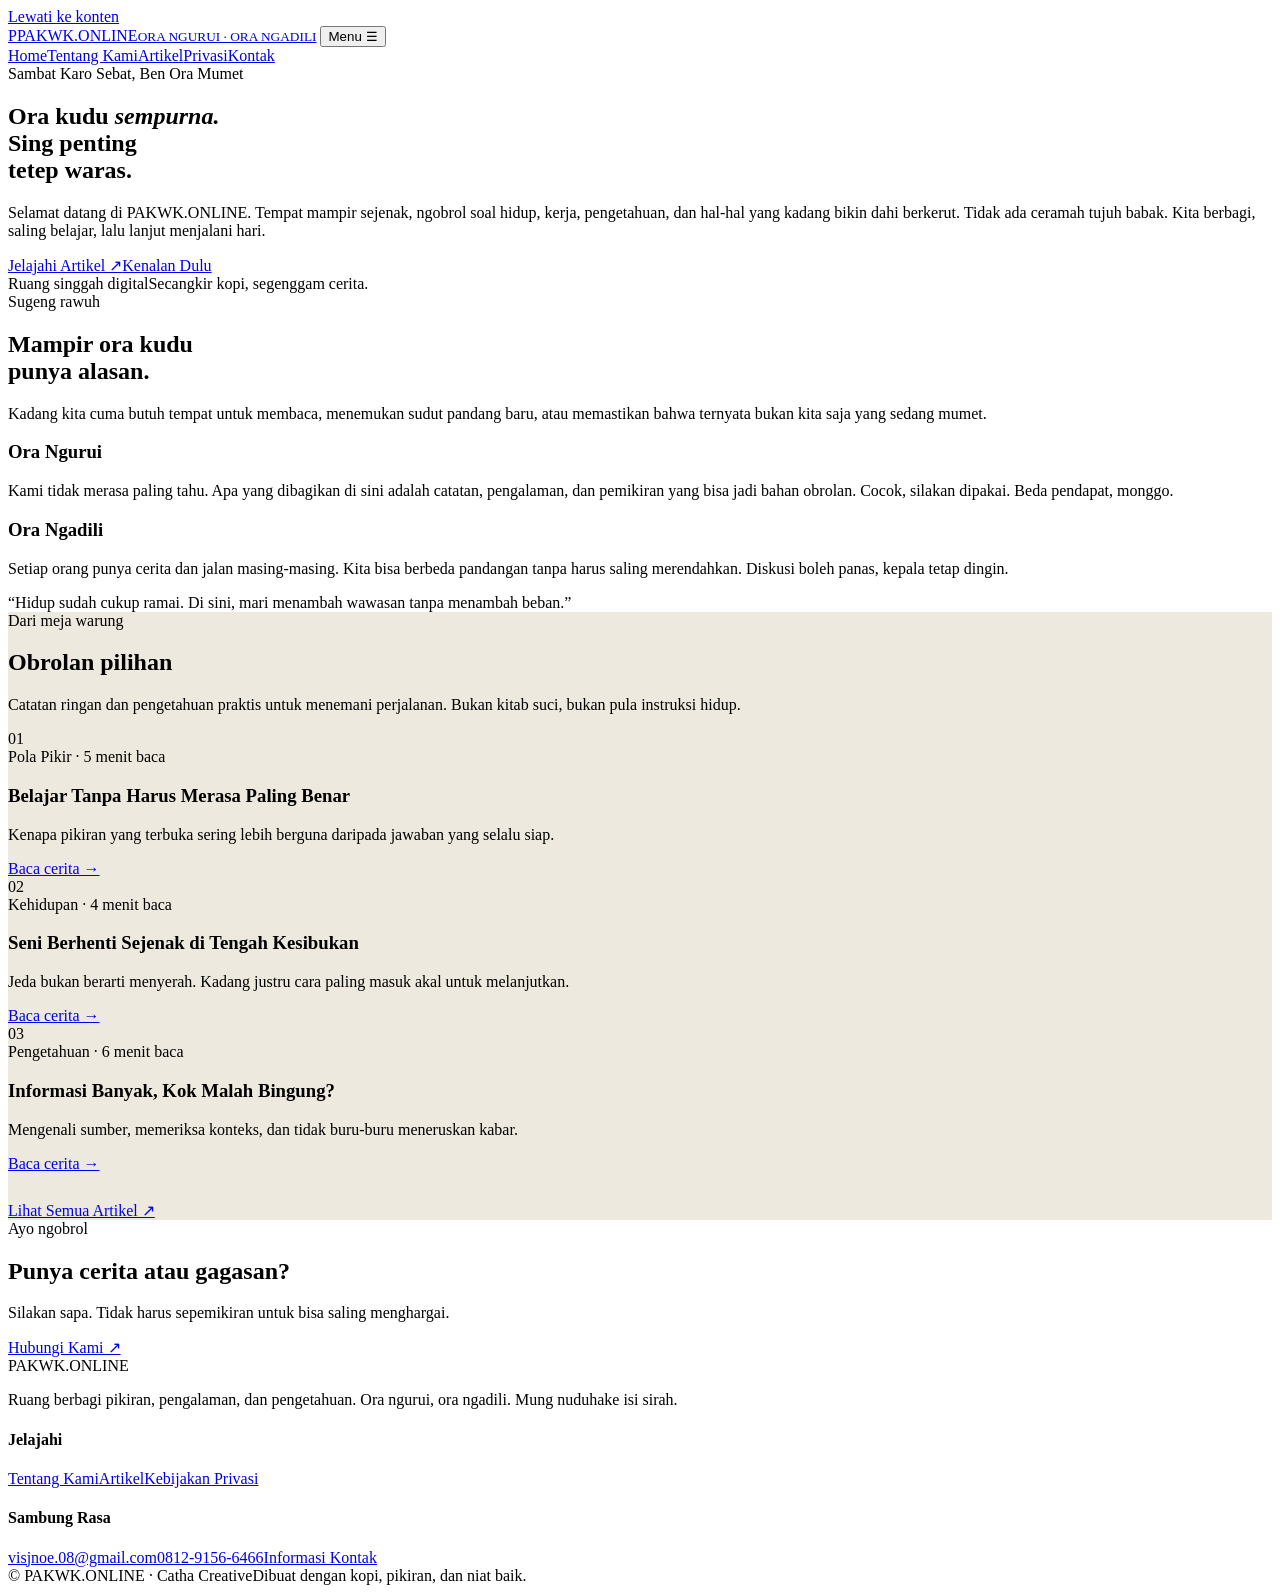
==== index.html @ efffe388 "Add files via upload" ====
<!doctype html>
<html lang="id"><head>
<meta charset="utf-8"><meta name="viewport" content="width=device-width,initial-scale=1">
<title>Ruang Sambat & Sebat | PAKWK.ONLINE</title>
<meta name="description" content="PAKWK.ONLINE — ruang berbagi tanpa menggurui dan menghakimi.">
<meta name="theme-color" content="#1D3029">
<link rel="canonical" href="https://pakwk.online/">
<link rel="stylesheet" href="assets/css/style.css">

</head><body><a class="skip-link" href="#main">Lewati ke konten</a>
<header class="site-header"><div class="container nav-wrap">
<a class="brand" href="index.html"><span class="brand-mark">P</span><span>PAKWK.ONLINE<small>ORA NGURUI · ORA NGADILI</small></span></a>
<button class="nav-toggle" aria-expanded="false" aria-label="Buka navigasi">Menu ☰</button>
<nav class="nav" aria-label="Navigasi utama"><a href="index.html" aria-current="page">Home</a><a href="about.html" >Tentang Kami</a><a href="articles.html" >Artikel</a><a href="privacy.html" >Privasi</a><a href="contact.html" >Kontak</a></nav>
</div></header>
<main id="main">
<section class="hero"><div class="container hero-inner">
<div><div class="eyebrow">Sambat Karo Sebat, Ben Ora Mumet</div>
<h1>Ora kudu <em>sempurna.</em><br>Sing penting<br>tetep waras.</h1>
<p>Selamat datang di PAKWK.ONLINE. Tempat mampir sejenak, ngobrol soal hidup, kerja, pengetahuan, dan hal-hal yang kadang bikin dahi berkerut. Tidak ada ceramah tujuh babak. Kita berbagi, saling belajar, lalu lanjut menjalani hari.</p>
<div class="hero-actions"><a class="btn btn-gold" href="articles.html">Jelajahi Artikel ↗</a><a class="btn btn-outline" href="about.html">Kenalan Dulu</a></div>
</div>
<div class="hero-art" role="img" aria-label="Ilustrasi cangkir kopi dalam suasana hangat"><div class="steam"></div><div class="cup"></div><div class="art-caption"><span>Ruang singgah digital</span>Secangkir kopi, segenggam cerita.</div></div>
</div></section>
<section class="section"><div class="container">
<div class="section-head"><div><div class="kicker">Sugeng rawuh</div><h2>Mampir ora kudu<br>punya alasan.</h2></div><p>Kadang kita cuma butuh tempat untuk membaca, menemukan sudut pandang baru, atau memastikan bahwa ternyata bukan kita saja yang sedang mumet.</p></div>
<div class="intro-grid">
<div class="intro-card"><h3>Ora Ngurui</h3><p>Kami tidak merasa paling tahu. Apa yang dibagikan di sini adalah catatan, pengalaman, dan pemikiran yang bisa jadi bahan obrolan. Cocok, silakan dipakai. Beda pendapat, monggo.</p></div>
<div class="intro-card dark"><h3>Ora Ngadili</h3><p>Setiap orang punya cerita dan jalan masing-masing. Kita bisa berbeda pandangan tanpa harus saling merendahkan. Diskusi boleh panas, kepala tetap dingin.</p></div>
</div>
<div class="quote">“Hidup sudah cukup ramai. Di sini, mari menambah wawasan tanpa menambah beban.”</div>
</div></section>
<section class="section" style="background:#eee9df"><div class="container">
<div class="section-head"><div><div class="kicker">Dari meja warung</div><h2>Obrolan pilihan</h2></div><p>Catatan ringan dan pengetahuan praktis untuk menemani perjalanan. Bukan kitab suci, bukan pula instruksi hidup.</p></div>
<div class="article-grid">
<article class="article-card"><div class="article-cover">01</div><div class="article-body"><div class="article-meta">Pola Pikir · 5 menit baca</div><h3>Belajar Tanpa Harus Merasa Paling Benar</h3><p>Kenapa pikiran yang terbuka sering lebih berguna daripada jawaban yang selalu siap.</p><a class="read-more" href="articles/belajar-tanpa-merasa-paling-benar.html">Baca cerita →</a></div></article>
<article class="article-card"><div class="article-cover">02</div><div class="article-body"><div class="article-meta">Kehidupan · 4 menit baca</div><h3>Seni Berhenti Sejenak di Tengah Kesibukan</h3><p>Jeda bukan berarti menyerah. Kadang justru cara paling masuk akal untuk melanjutkan.</p><a class="read-more" href="articles/seni-berhenti-sejenak.html">Baca cerita →</a></div></article>
<article class="article-card"><div class="article-cover">03</div><div class="article-body"><div class="article-meta">Pengetahuan · 6 menit baca</div><h3>Informasi Banyak, Kok Malah Bingung?</h3><p>Mengenali sumber, memeriksa konteks, dan tidak buru-buru meneruskan kabar.</p><a class="read-more" href="articles/menyaring-informasi.html">Baca cerita →</a></div></article>
</div><div style="margin-top:28px"><a class="btn btn-gold" href="articles.html">Lihat Semua Artikel ↗</a></div>
</div></section>
<section class="section"><div class="container"><div class="cta-band"><div><div class="kicker">Ayo ngobrol</div><h2>Punya cerita atau gagasan?</h2><p>Silakan sapa. Tidak harus sepemikiran untuk bisa saling menghargai.</p></div><a class="btn btn-gold" href="contact.html">Hubungi Kami ↗</a></div></div></section>
</main><footer class="site-footer"><div class="container">
<div class="footer-grid">
<div><div class="footer-brand">PAKWK.ONLINE</div><p>Ruang berbagi pikiran, pengalaman, dan pengetahuan. Ora ngurui, ora ngadili. Mung nuduhake isi sirah.</p></div>
<div><h4>Jelajahi</h4><a href="about.html">Tentang Kami</a><a href="articles.html">Artikel</a><a href="privacy.html">Kebijakan Privasi</a></div>
<div><h4>Sambung Rasa</h4><a href="mailto:visjnoe.08@gmail.com">visjnoe.08@gmail.com</a><a href="tel:+6281291566466">0812-9156-6466</a><a href="contact.html">Informasi Kontak</a></div>
</div><div class="footer-bottom"><span>© <span data-year></span> PAKWK.ONLINE · Catha Creative</span><span>Dibuat dengan kopi, pikiran, dan niat baik.</span></div>
</div></footer><script src="assets/js/main.js"></script></body></html>
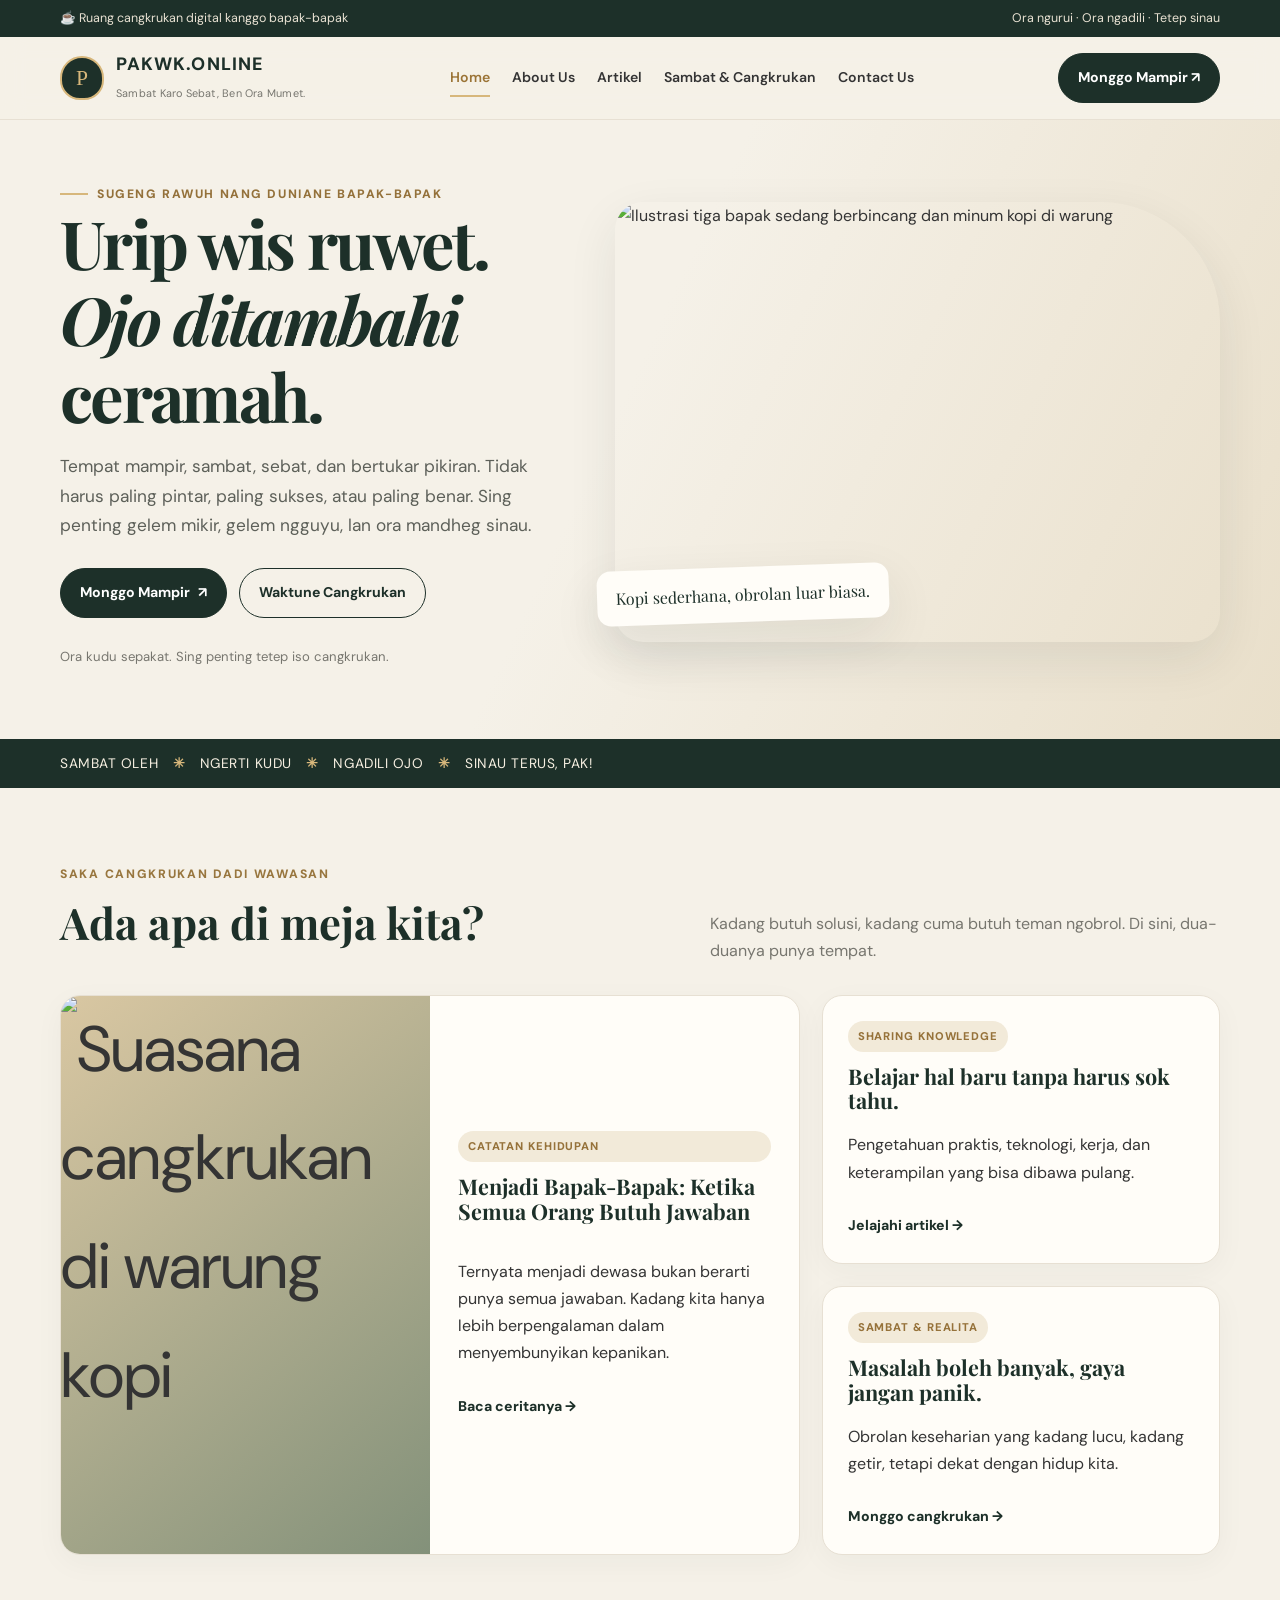
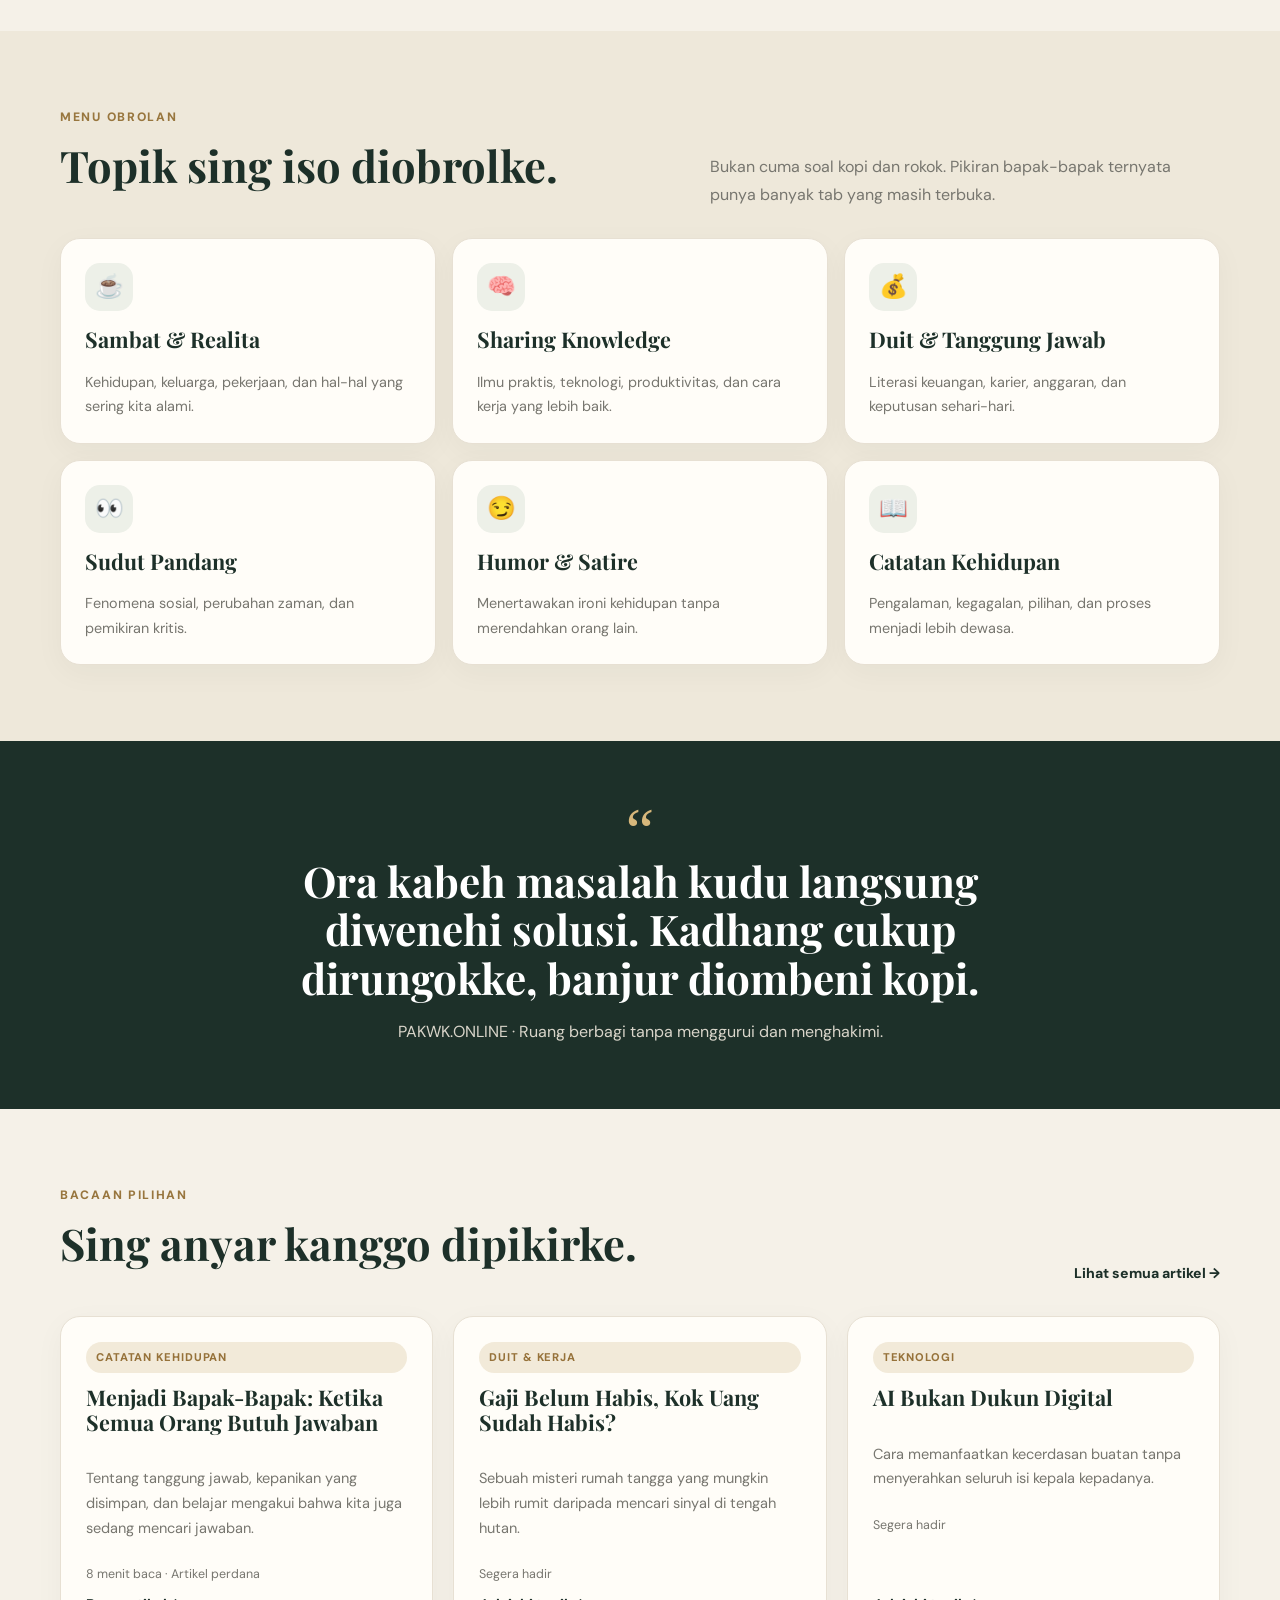
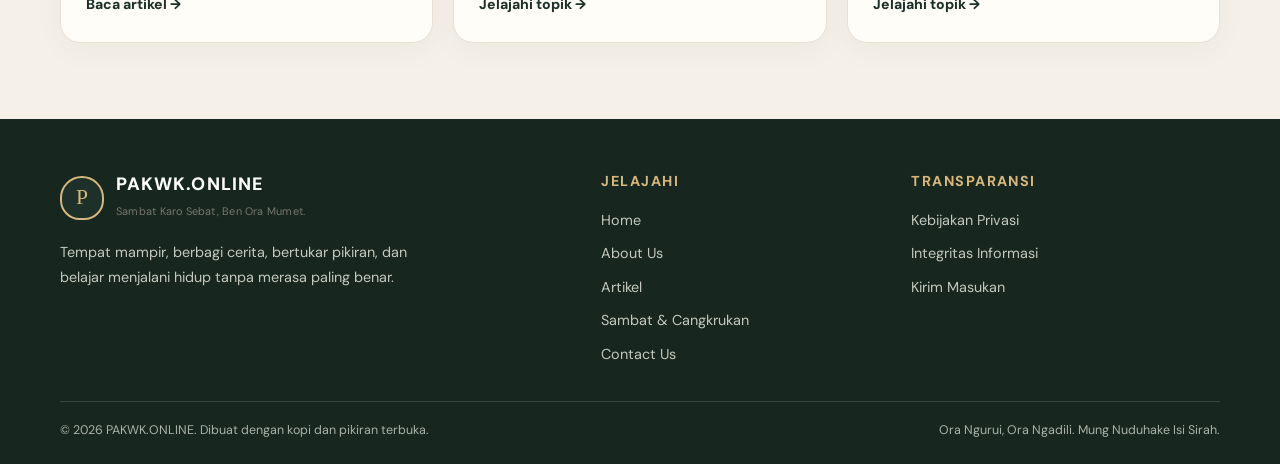
==== commit 1954290d: "Add files via upload" ====
--- a/index.html
+++ b/index.html
@@ -1,48 +1,32 @@
-<!doctype html>
-<html lang="id"><head>
-<meta charset="utf-8"><meta name="viewport" content="width=device-width,initial-scale=1">
-<title>Ruang Sambat & Sebat | PAKWK.ONLINE</title>
-<meta name="description" content="PAKWK.ONLINE — ruang berbagi tanpa menggurui dan menghakimi.">
-<meta name="theme-color" content="#1D3029">
-<link rel="canonical" href="https://pakwk.online/">
-<link rel="stylesheet" href="assets/css/style.css">
+<!doctype html><html lang="id"><head><meta charset="utf-8"><meta name="viewport" content="width=device-width, initial-scale=1"><meta name="description" content="PAKWK.ONLINE — Sambat Karo Sebat, Ben Ora Mumet."><meta name="theme-color" content="#1D3029"><title>Duniane Bapak-Bapak | PAKWK.ONLINE</title><link rel="stylesheet" href="style.css"></head><body>
+<div class="topline"><div class="container"><span>☕ Ruang cangkrukan digital kanggo bapak-bapak</span><span>Ora ngurui · Ora ngadili · Tetep sinau</span></div></div>
+<header><div class="container nav"><a class="brand" href="index.html"><span class="brand-mark">P</span><span><span class="brand-name">PAKWK.ONLINE</span><br><span class="brand-tag">Sambat Karo Sebat, Ben Ora Mumet.</span></span></a>
+<button class="menu-toggle" aria-label="Buka navigasi" aria-expanded="false">☰</button>
+<nav class="navlinks"><a class="active" href="index.html">Home</a><a class="" href="about.html">About Us</a><a class="" href="artikel.html">Artikel</a><a class="" href="sambat.html">Sambat & Cangkrukan</a><a class="" href="contact.html">Contact Us</a></nav><a class="nav-cta" href="artikel.html">Monggo Mampir ↗</a></div></header>
 
-</head><body><a class="skip-link" href="#main">Lewati ke konten</a>
-<header class="site-header"><div class="container nav-wrap">
-<a class="brand" href="index.html"><span class="brand-mark">P</span><span>PAKWK.ONLINE<small>ORA NGURUI · ORA NGADILI</small></span></a>
-<button class="nav-toggle" aria-expanded="false" aria-label="Buka navigasi">Menu ☰</button>
-<nav class="nav" aria-label="Navigasi utama"><a href="index.html" aria-current="page">Home</a><a href="about.html" >Tentang Kami</a><a href="articles.html" >Artikel</a><a href="privacy.html" >Privasi</a><a href="contact.html" >Kontak</a></nav>
-</div></header>
-<main id="main">
-<section class="hero"><div class="container hero-inner">
-<div><div class="eyebrow">Sambat Karo Sebat, Ben Ora Mumet</div>
-<h1>Ora kudu <em>sempurna.</em><br>Sing penting<br>tetep waras.</h1>
-<p>Selamat datang di PAKWK.ONLINE. Tempat mampir sejenak, ngobrol soal hidup, kerja, pengetahuan, dan hal-hal yang kadang bikin dahi berkerut. Tidak ada ceramah tujuh babak. Kita berbagi, saling belajar, lalu lanjut menjalani hari.</p>
-<div class="hero-actions"><a class="btn btn-gold" href="articles.html">Jelajahi Artikel ↗</a><a class="btn btn-outline" href="about.html">Kenalan Dulu</a></div>
-</div>
-<div class="hero-art" role="img" aria-label="Ilustrasi cangkir kopi dalam suasana hangat"><div class="steam"></div><div class="cup"></div><div class="art-caption"><span>Ruang singgah digital</span>Secangkir kopi, segenggam cerita.</div></div>
-</div></section>
-<section class="section"><div class="container">
-<div class="section-head"><div><div class="kicker">Sugeng rawuh</div><h2>Mampir ora kudu<br>punya alasan.</h2></div><p>Kadang kita cuma butuh tempat untuk membaca, menemukan sudut pandang baru, atau memastikan bahwa ternyata bukan kita saja yang sedang mumet.</p></div>
-<div class="intro-grid">
-<div class="intro-card"><h3>Ora Ngurui</h3><p>Kami tidak merasa paling tahu. Apa yang dibagikan di sini adalah catatan, pengalaman, dan pemikiran yang bisa jadi bahan obrolan. Cocok, silakan dipakai. Beda pendapat, monggo.</p></div>
-<div class="intro-card dark"><h3>Ora Ngadili</h3><p>Setiap orang punya cerita dan jalan masing-masing. Kita bisa berbeda pandangan tanpa harus saling merendahkan. Diskusi boleh panas, kepala tetap dingin.</p></div>
-</div>
-<div class="quote">“Hidup sudah cukup ramai. Di sini, mari menambah wawasan tanpa menambah beban.”</div>
-</div></section>
-<section class="section" style="background:#eee9df"><div class="container">
-<div class="section-head"><div><div class="kicker">Dari meja warung</div><h2>Obrolan pilihan</h2></div><p>Catatan ringan dan pengetahuan praktis untuk menemani perjalanan. Bukan kitab suci, bukan pula instruksi hidup.</p></div>
-<div class="article-grid">
-<article class="article-card"><div class="article-cover">01</div><div class="article-body"><div class="article-meta">Pola Pikir · 5 menit baca</div><h3>Belajar Tanpa Harus Merasa Paling Benar</h3><p>Kenapa pikiran yang terbuka sering lebih berguna daripada jawaban yang selalu siap.</p><a class="read-more" href="articles/belajar-tanpa-merasa-paling-benar.html">Baca cerita →</a></div></article>
-<article class="article-card"><div class="article-cover">02</div><div class="article-body"><div class="article-meta">Kehidupan · 4 menit baca</div><h3>Seni Berhenti Sejenak di Tengah Kesibukan</h3><p>Jeda bukan berarti menyerah. Kadang justru cara paling masuk akal untuk melanjutkan.</p><a class="read-more" href="articles/seni-berhenti-sejenak.html">Baca cerita →</a></div></article>
-<article class="article-card"><div class="article-cover">03</div><div class="article-body"><div class="article-meta">Pengetahuan · 6 menit baca</div><h3>Informasi Banyak, Kok Malah Bingung?</h3><p>Mengenali sumber, memeriksa konteks, dan tidak buru-buru meneruskan kabar.</p><a class="read-more" href="articles/menyaring-informasi.html">Baca cerita →</a></div></article>
-</div><div style="margin-top:28px"><a class="btn btn-gold" href="articles.html">Lihat Semua Artikel ↗</a></div>
-</div></section>
-<section class="section"><div class="container"><div class="cta-band"><div><div class="kicker">Ayo ngobrol</div><h2>Punya cerita atau gagasan?</h2><p>Silakan sapa. Tidak harus sepemikiran untuk bisa saling menghargai.</p></div><a class="btn btn-gold" href="contact.html">Hubungi Kami ↗</a></div></div></section>
-</main><footer class="site-footer"><div class="container">
-<div class="footer-grid">
-<div><div class="footer-brand">PAKWK.ONLINE</div><p>Ruang berbagi pikiran, pengalaman, dan pengetahuan. Ora ngurui, ora ngadili. Mung nuduhake isi sirah.</p></div>
-<div><h4>Jelajahi</h4><a href="about.html">Tentang Kami</a><a href="articles.html">Artikel</a><a href="privacy.html">Kebijakan Privasi</a></div>
-<div><h4>Sambung Rasa</h4><a href="mailto:visjnoe.08@gmail.com">visjnoe.08@gmail.com</a><a href="tel:+6281291566466">0812-9156-6466</a><a href="contact.html">Informasi Kontak</a></div>
-</div><div class="footer-bottom"><span>© <span data-year></span> PAKWK.ONLINE · Catha Creative</span><span>Dibuat dengan kopi, pikiran, dan niat baik.</span></div>
-</div></footer><script src="assets/js/main.js"></script></body></html>
+<main><section class="hero"><div class="container hero-grid"><div><div class="eyebrow">Sugeng rawuh nang duniane bapak-bapak</div><h1>Urip wis ruwet.<br><em>Ojo ditambahi</em> ceramah.</h1><p>Tempat mampir, sambat, sebat, dan bertukar pikiran. Tidak harus paling pintar, paling sukses, atau paling benar. Sing penting gelem mikir, gelem ngguyu, lan ora mandheg sinau.</p><div class="hero-actions"><a class="btn" href="artikel.html">Monggo Mampir <span>↗</span></a><a class="btn outline" href="sambat.html">Waktune Cangkrukan</a></div><div class="hero-note">Ora kudu sepakat. Sing penting tetep iso cangkrukan.</div></div><div class="hero-art"><img src="assets/warung-cangkrukan.png" alt="Ilustrasi tiga bapak sedang berbincang dan minum kopi di warung"/><div class="art-label">Kopi sederhana, obrolan luar biasa.</div></div></div></section>
+<div class="ticker"><div class="container">SAMBAT OLEH <strong>✳</strong> NGERTI KUDU <strong>✳</strong> NGADILI OJO <strong>✳</strong> SINAU TERUS, PAK!</div></div>
+<section class="section"><div class="container"><div class="section-head"><div><div class="section-kicker">Saka cangkrukan dadi wawasan</div><h2>Ada apa di meja kita?</h2></div><p>Kadang butuh solusi, kadang cuma butuh teman ngobrol. Di sini, dua-duanya punya tempat.</p></div>
+<div class="feature-grid"><article class="feature-card"><div class="feature-image"><img src="assets/warung-cangkrukan.png" alt="Suasana cangkrukan di warung kopi"></div><div class="feature-copy"><span class="tag">Catatan kehidupan</span><h3>Menjadi Bapak-Bapak: Ketika Semua Orang Butuh Jawaban</h3><p>Ternyata menjadi dewasa bukan berarti punya semua jawaban. Kadang kita hanya lebih berpengalaman dalam menyembunyikan kepanikan.</p><a class="read-more" href="artikel-perdana.html">Baca ceritanya →</a></div></article>
+<div class="small-stack"><div class="small-feature"><span class="tag">Sharing knowledge</span><h3>Belajar hal baru tanpa harus sok tahu.</h3><p>Pengetahuan praktis, teknologi, kerja, dan keterampilan yang bisa dibawa pulang.</p><a class="read-more" href="artikel.html">Jelajahi artikel →</a></div><div class="small-feature"><span class="tag">Sambat & realita</span><h3>Masalah boleh banyak, gaya jangan panik.</h3><p>Obrolan keseharian yang kadang lucu, kadang getir, tetapi dekat dengan hidup kita.</p><a class="read-more" href="sambat.html">Monggo cangkrukan →</a></div></div></div></div></section>
+<section class="section" style="background:#eee8da"><div class="container"><div class="section-head"><div><div class="section-kicker">Menu obrolan</div><h2>Topik sing iso diobrolke.</h2></div><p>Bukan cuma soal kopi dan rokok. Pikiran bapak-bapak ternyata punya banyak tab yang masih terbuka.</p></div><div class="category-grid">
+<a class="category-card" href="artikel.html"><div class="category-icon">☕</div><h3>Sambat & Realita</h3><p>Kehidupan, keluarga, pekerjaan, dan hal-hal yang sering kita alami.</p></a>
+<a class="category-card" href="artikel.html"><div class="category-icon">🧠</div><h3>Sharing Knowledge</h3><p>Ilmu praktis, teknologi, produktivitas, dan cara kerja yang lebih baik.</p></a>
+<a class="category-card" href="artikel.html"><div class="category-icon">💰</div><h3>Duit & Tanggung Jawab</h3><p>Literasi keuangan, karier, anggaran, dan keputusan sehari-hari.</p></a>
+<a class="category-card" href="artikel.html"><div class="category-icon">👀</div><h3>Sudut Pandang</h3><p>Fenomena sosial, perubahan zaman, dan pemikiran kritis.</p></a>
+<a class="category-card" href="artikel.html"><div class="category-icon">😏</div><h3>Humor & Satire</h3><p>Menertawakan ironi kehidupan tanpa merendahkan orang lain.</p></a>
+<a class="category-card" href="artikel.html"><div class="category-icon">📖</div><h3>Catatan Kehidupan</h3><p>Pengalaman, kegagalan, pilihan, dan proses menjadi lebih dewasa.</p></a>
+</div></div></section>
+<section class="quote-band"><div class="container"><div class="quote-mark">“</div><h2>Ora kabeh masalah kudu langsung diwenehi solusi. Kadhang cukup dirungokke, banjur diombeni kopi.</h2><p>PAKWK.ONLINE · Ruang berbagi tanpa menggurui dan menghakimi.</p></div></section>
+<section class="section"><div class="container"><div class="section-head"><div><div class="section-kicker">Bacaan pilihan</div><h2>Sing anyar kanggo dipikirke.</h2></div><a class="read-more" href="artikel.html">Lihat semua artikel →</a></div><div class="article-grid">
+<article class="article-card"><span class="tag">Catatan kehidupan</span><h3>Menjadi Bapak-Bapak: Ketika Semua Orang Butuh Jawaban</h3><p>Tentang tanggung jawab, kepanikan yang disimpan, dan belajar mengakui bahwa kita juga sedang mencari jawaban.</p><span class="meta">8 menit baca · Artikel perdana</span><a class="read-more" href="artikel-perdana.html">Baca artikel →</a></article>
+<article class="article-card"><span class="tag">Duit & kerja</span><h3>Gaji Belum Habis, Kok Uang Sudah Habis?</h3><p>Sebuah misteri rumah tangga yang mungkin lebih rumit daripada mencari sinyal di tengah hutan.</p><span class="meta">Segera hadir</span><a class="read-more" href="artikel.html">Jelajahi topik →</a></article>
+<article class="article-card"><span class="tag">Teknologi</span><h3>AI Bukan Dukun Digital</h3><p>Cara memanfaatkan kecerdasan buatan tanpa menyerahkan seluruh isi kepala kepadanya.</p><span class="meta">Segera hadir</span><a class="read-more" href="artikel.html">Jelajahi topik →</a></article>
+</div></div></section></main>
+
+<footer class="footer"><div class="container"><div class="footer-grid">
+<div><a class="brand" href="index.html"><span class="brand-mark">P</span><span><span class="brand-name">PAKWK.ONLINE</span><br><span class="brand-tag">Sambat Karo Sebat, Ben Ora Mumet.</span></span></a><p style="max-width:370px;margin-top:18px">Tempat mampir, berbagi cerita, bertukar pikiran, dan belajar menjalani hidup tanpa merasa paling benar.</p></div>
+<div><h3>Jelajahi</h3><div class="footer-links"><a href="index.html">Home</a><a href="about.html">About Us</a><a href="artikel.html">Artikel</a><a href="sambat.html">Sambat & Cangkrukan</a><a href="contact.html">Contact Us</a></div></div>
+<div><h3>Transparansi</h3><div class="footer-links"><a href="privasi.html">Kebijakan Privasi</a><a href="privasi.html#integritas">Integritas Informasi</a><a href="mailto:visjnoe.08@gmail.com">Kirim Masukan</a></div></div></div>
+<div class="copyright"><span>© 2026 PAKWK.ONLINE. Dibuat dengan kopi dan pikiran terbuka.</span><span>Ora Ngurui, Ora Ngadili. Mung Nuduhake Isi Sirah.</span></div></div></footer><script src="script.js"></script>
+</body></html>
--- a/style.css
+++ b/style.css
@@ -0,0 +1,24 @@
+
+@import url('https://fonts.googleapis.com/css2?family=DM+Sans:wght@400;500;600;700&family=Playfair+Display:wght@600;700;800&display=swap');
+:root{--green:#1D3029;--green2:#29463b;--gold:#D7B77B;--cream:#F5F1E8;--paper:#fffdf8;--ink:#343434;--muted:#77766f;--line:#e7e0d3;--shadow:0 18px 50px rgba(29,48,41,.09)}
+*{box-sizing:border-box}html{scroll-behavior:smooth}body{margin:0;background:var(--cream);color:var(--ink);font-family:'DM Sans',sans-serif;line-height:1.7}a{color:inherit;text-decoration:none}img{max-width:100%;display:block}.container{width:min(1160px,calc(100% - 40px));margin:auto}
+.topline{background:var(--green);color:#e9e2d3;font-size:.78rem;padding:8px 0}.topline .container{display:flex;justify-content:space-between;gap:16px}
+header{background:rgba(245,241,232,.96);position:sticky;top:0;z-index:20;border-bottom:1px solid var(--line);backdrop-filter:blur(12px)}
+.nav{min-height:82px;display:flex;align-items:center;justify-content:space-between;gap:24px}.brand{display:flex;align-items:center;gap:12px}.brand-mark{width:44px;height:44px;border-radius:50% 50% 45% 45%;background:var(--green);color:var(--gold);display:grid;place-items:center;font-family:Georgia;font-size:1.35rem;border:2px solid var(--gold)}.brand-name{font-weight:800;letter-spacing:.06em;color:var(--green);font-size:1.12rem;line-height:1.15}.brand-tag{font-size:.68rem;color:var(--muted);letter-spacing:.02em}
+.navlinks{display:flex;align-items:center;gap:22px;font-size:.88rem;font-weight:600}.navlinks a{padding:8px 0;position:relative}.navlinks a:hover,.navlinks a.active{color:#9b7436}.navlinks a.active:after{content:"";height:2px;background:var(--gold);position:absolute;bottom:1px;left:0;right:0}.nav-cta,.btn{display:inline-flex;align-items:center;justify-content:center;gap:8px;background:var(--green);color:white;padding:12px 19px;border-radius:999px;font-weight:700;font-size:.88rem;border:1px solid var(--green);transition:.2s}.nav-cta:hover,.btn:hover{background:var(--green2);transform:translateY(-2px)}.btn.gold{background:var(--gold);border-color:var(--gold);color:var(--green)}.btn.outline{background:transparent;color:var(--green)}.menu-toggle{display:none;background:none;border:0;font-size:1.6rem;color:var(--green)}
+.hero{padding:56px 0 70px;background:linear-gradient(115deg,#f5f1e8 0%,#f5f1e8 48%,#e9dfca 100%);overflow:hidden}.hero-grid{display:grid;grid-template-columns: .92fr 1.08fr;align-items:center;gap:40px}.eyebrow{display:inline-flex;align-items:center;gap:9px;color:#94713a;font-weight:800;font-size:.76rem;letter-spacing:.13em;text-transform:uppercase}.eyebrow:before{content:"";width:28px;height:2px;background:var(--gold)}h1,h2,h3{font-family:'Playfair Display',Georgia,serif;color:var(--green);line-height:1.15;margin:0 0 18px}h1{font-size:clamp(2.8rem,5.2vw,5rem);letter-spacing:-.04em}h2{font-size:clamp(2rem,3.4vw,3rem)}h3{font-size:1.35rem}.hero p{font-size:1.08rem;color:#5d6059;max-width:540px}.hero-actions{display:flex;gap:12px;flex-wrap:wrap;margin:28px 0}.hero-note{font-size:.82rem;color:var(--muted)}.hero-art{position:relative}.hero-art img{width:100%;height:440px;object-fit:cover;border-radius:28px 120px 28px 28px;box-shadow:var(--shadow)}.art-label{position:absolute;bottom:20px;left:-18px;background:var(--paper);padding:14px 19px;border-radius:14px;box-shadow:var(--shadow);font-family:'Playfair Display';font-size:1rem;color:var(--green);transform:rotate(-2deg)}
+.ticker{background:var(--green);color:#f7f0e2;padding:13px 0;font-size:.86rem;letter-spacing:.04em}.ticker strong{color:var(--gold);margin:0 10px}
+.section{padding:76px 0}.section-head{display:flex;align-items:end;justify-content:space-between;gap:25px;margin-bottom:30px}.section-head p{max-width:510px;color:var(--muted);margin:0}.section-kicker{font-size:.76rem;letter-spacing:.14em;text-transform:uppercase;color:#98763e;font-weight:800;margin-bottom:12px}
+.feature-grid{display:grid;grid-template-columns:1.3fr .7fr;gap:22px}.feature-card,.small-feature,.article-card,.category-card,.quote-card,.contact-card{background:var(--paper);border:1px solid var(--line);border-radius:20px;overflow:hidden;box-shadow:0 8px 30px rgba(29,48,41,.04)}.feature-card{display:grid;grid-template-columns:1fr 1fr;min-height:310px}.feature-image{background:linear-gradient(140deg,#d9c7a2,#83917a);min-height:260px;display:grid;place-items:center;font-size:4rem}.feature-image img{width:100%;height:100%;object-fit:cover}.feature-copy{padding:28px;display:flex;flex-direction:column;justify-content:center}.small-stack{display:grid;gap:22px}.small-feature{padding:25px}.tag{display:inline-block;font-size:.7rem;font-weight:800;letter-spacing:.08em;text-transform:uppercase;color:#96723a;background:#f2ead9;border-radius:999px;padding:6px 10px;margin-bottom:12px}.meta{font-size:.78rem;color:var(--muted);margin:8px 0}.read-more{font-weight:800;color:var(--green);font-size:.88rem;margin-top:12px;display:inline-flex;gap:8px;align-items:center}
+.category-grid{display:grid;grid-template-columns:repeat(3,1fr);gap:16px}.category-card{padding:24px;transition:.2s}.category-card:hover,.article-card:hover{transform:translateY(-4px);box-shadow:var(--shadow)}.category-icon{width:48px;height:48px;border-radius:15px;background:#edf0e8;display:grid;place-items:center;font-size:1.45rem;margin-bottom:16px}.category-card p{font-size:.9rem;color:var(--muted);margin:0}
+.quote-band{background:var(--green);color:#f5f1e8;padding:64px 0;text-align:center}.quote-band h2{color:#fff;font-size:clamp(1.8rem,3.3vw,2.8rem);max-width:850px;margin:0 auto 16px}.quote-band p{color:#d9d5ca;margin:0}.quote-mark{font-family:Georgia;color:var(--gold);font-size:4rem;line-height:.8}
+.article-grid{display:grid;grid-template-columns:repeat(3,1fr);gap:20px}.article-card{padding:25px;display:flex;flex-direction:column;min-height:260px;transition:.2s}.article-card p{color:var(--muted);font-size:.91rem}.article-card .read-more{margin-top:auto}
+.page-hero{padding:66px 0 52px;background:linear-gradient(120deg,#e9e3d5,#f5f1e8)}.page-hero h1{font-size:clamp(2.5rem,4.5vw,4.2rem);max-width:850px}.page-hero p{max-width:700px;color:#66685f;font-size:1.05rem}
+.prose{max-width:820px}.prose p{margin:0 0 18px}.prose h2{font-size:1.8rem;margin:38px 0 14px}.prose h3{margin:25px 0 10px}.prose blockquote{margin:28px 0;padding:20px 25px;border-left:4px solid var(--gold);background:#eee8da;color:var(--green);font-family:'Playfair Display';font-size:1.2rem;border-radius:0 14px 14px 0}
+.about-grid{display:grid;grid-template-columns:1fr .8fr;gap:48px;align-items:start}.quote-card{padding:30px;background:var(--green);color:#f5f1e8}.quote-card h3{color:var(--gold)}.quote-card p{color:#e2dfd5}.value-list{display:grid;gap:12px;margin-top:22px}.value-item{display:flex;gap:12px;padding:14px;background:var(--paper);border:1px solid var(--line);border-radius:14px}.value-item b{color:var(--green)}
+.searchbar{display:flex;gap:10px;max-width:520px;margin:22px 0}.searchbar input,.form-control{width:100%;padding:13px 15px;border:1px solid #d9d2c5;border-radius:12px;background:#fffdf8;font:inherit;color:var(--ink)}.filters{display:flex;gap:9px;flex-wrap:wrap;margin:20px 0 28px}.filter{border:1px solid #d8d0c1;background:transparent;color:var(--green);padding:8px 14px;border-radius:999px;cursor:pointer;font:600 .82rem 'DM Sans'}.filter.active,.filter:hover{background:var(--green);color:#fff}
+.contact-grid{display:grid;grid-template-columns:.8fr 1.2fr;gap:24px}.contact-card{padding:28px}.contact-line{padding:14px 0;border-bottom:1px solid var(--line)}.contact-line:last-child{border:0}.contact-line small{display:block;color:var(--muted);font-weight:700;text-transform:uppercase;letter-spacing:.08em}.contact-line a{font-weight:700;color:var(--green)}.form-row{display:grid;grid-template-columns:1fr 1fr;gap:14px}.form-group{margin-bottom:15px}.form-group label{display:block;font-size:.84rem;font-weight:700;margin-bottom:7px}.form-control{display:block}.form-control:focus,.searchbar input:focus{outline:2px solid #d7b77b;border-color:transparent}.form-control textarea{min-height:130px}.notice{padding:14px 16px;background:#eee8da;border-radius:12px;color:#5d5b51;font-size:.85rem}
+.footer{background:#17271f;color:#e9e4d8;padding:54px 0 22px}.footer-grid{display:grid;grid-template-columns:1.3fr .7fr .8fr;gap:40px}.footer .brand-name{color:#fff}.footer p,.footer a{color:#c5c8be;font-size:.9rem}.footer h3{color:var(--gold);font-family:'DM Sans';font-size:.9rem;text-transform:uppercase;letter-spacing:.1em}.footer-links{display:grid;gap:9px}.copyright{border-top:1px solid #35453c;margin-top:35px;padding-top:18px;display:flex;justify-content:space-between;gap:18px;color:#aab2a8;font-size:.78rem}
+.article-body{max-width:760px;margin:auto}.article-body .lead{font-size:1.18rem;color:#65665f}.article-body h2{font-size:1.8rem;margin:38px 0 15px}.article-body p{margin:0 0 20px}.article-cover{height:310px;border-radius:22px;overflow:hidden;margin:25px 0 35px;background:#d9c7a2}.article-cover img{width:100%;height:100%;object-fit:cover}
+@media(max-width:900px){.navlinks{gap:13px;font-size:.8rem}.nav-cta{display:none}.hero-grid{grid-template-columns:1fr 1fr}.hero-art img{height:370px}.category-grid,.article-grid{grid-template-columns:repeat(2,1fr)}}
+@media(max-width:700px){.topline .container{justify-content:center}.topline span:last-child{display:none}.nav{min-height:70px}.menu-toggle{display:block}.navlinks{display:none;position:absolute;top:70px;left:0;right:0;background:var(--cream);padding:18px 24px 24px;border-bottom:1px solid var(--line);flex-direction:column;align-items:stretch;gap:5px}.navlinks.open{display:flex}.navlinks a{padding:10px 0}.hero{padding:38px 0 50px}.hero-grid,.feature-grid,.feature-card,.about-grid,.contact-grid,.footer-grid{grid-template-columns:1fr}.hero-art img{height:300px;border-radius:22px 70px 22px 22px}.art-label{left:10px}.section{padding:54px 0}.section-head{display:block}.section-head p{margin-top:10px}.category-grid,.article-grid{grid-template-columns:1fr}.feature-image{min-height:220px}.form-row{grid-template-columns:1fr}.page-hero{padding:48px 0 38px}.footer-grid{gap:28px}.copyright{display:block}.copyright span{display:block;margin-top:8px}}
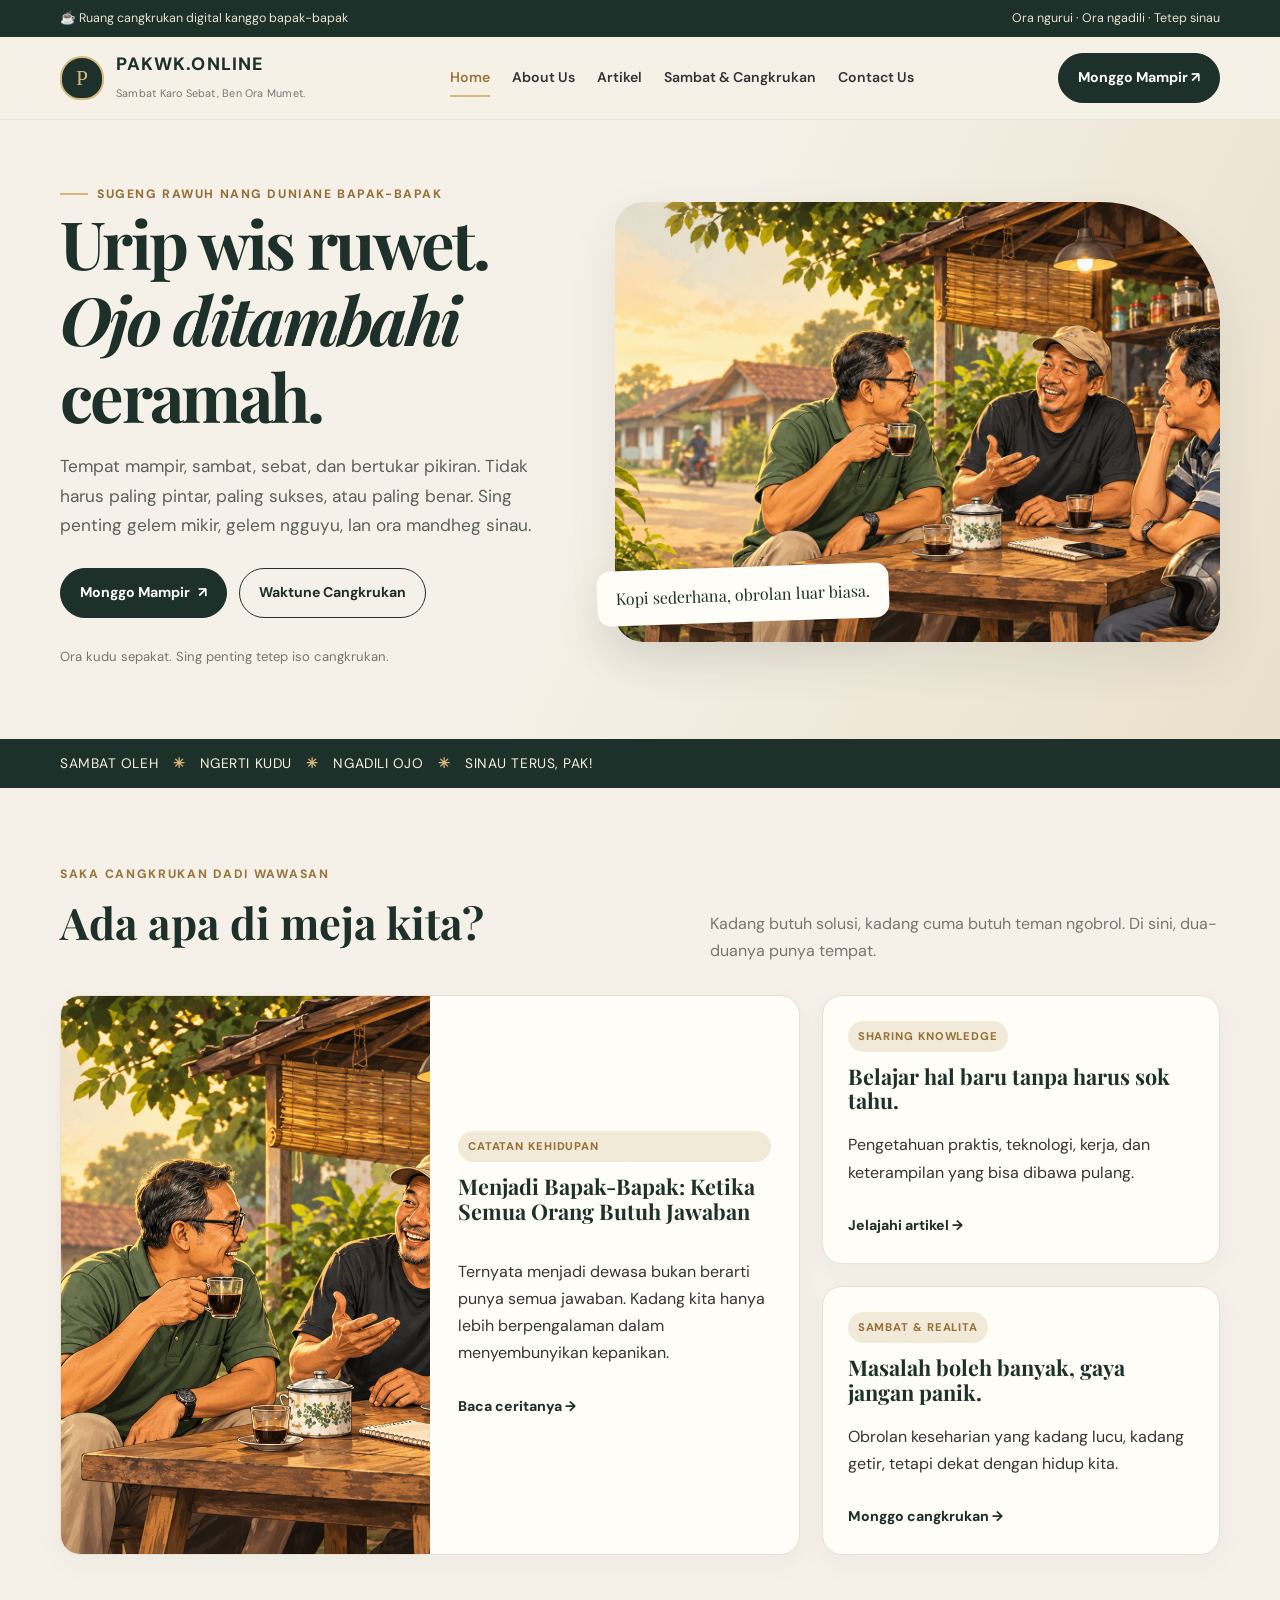
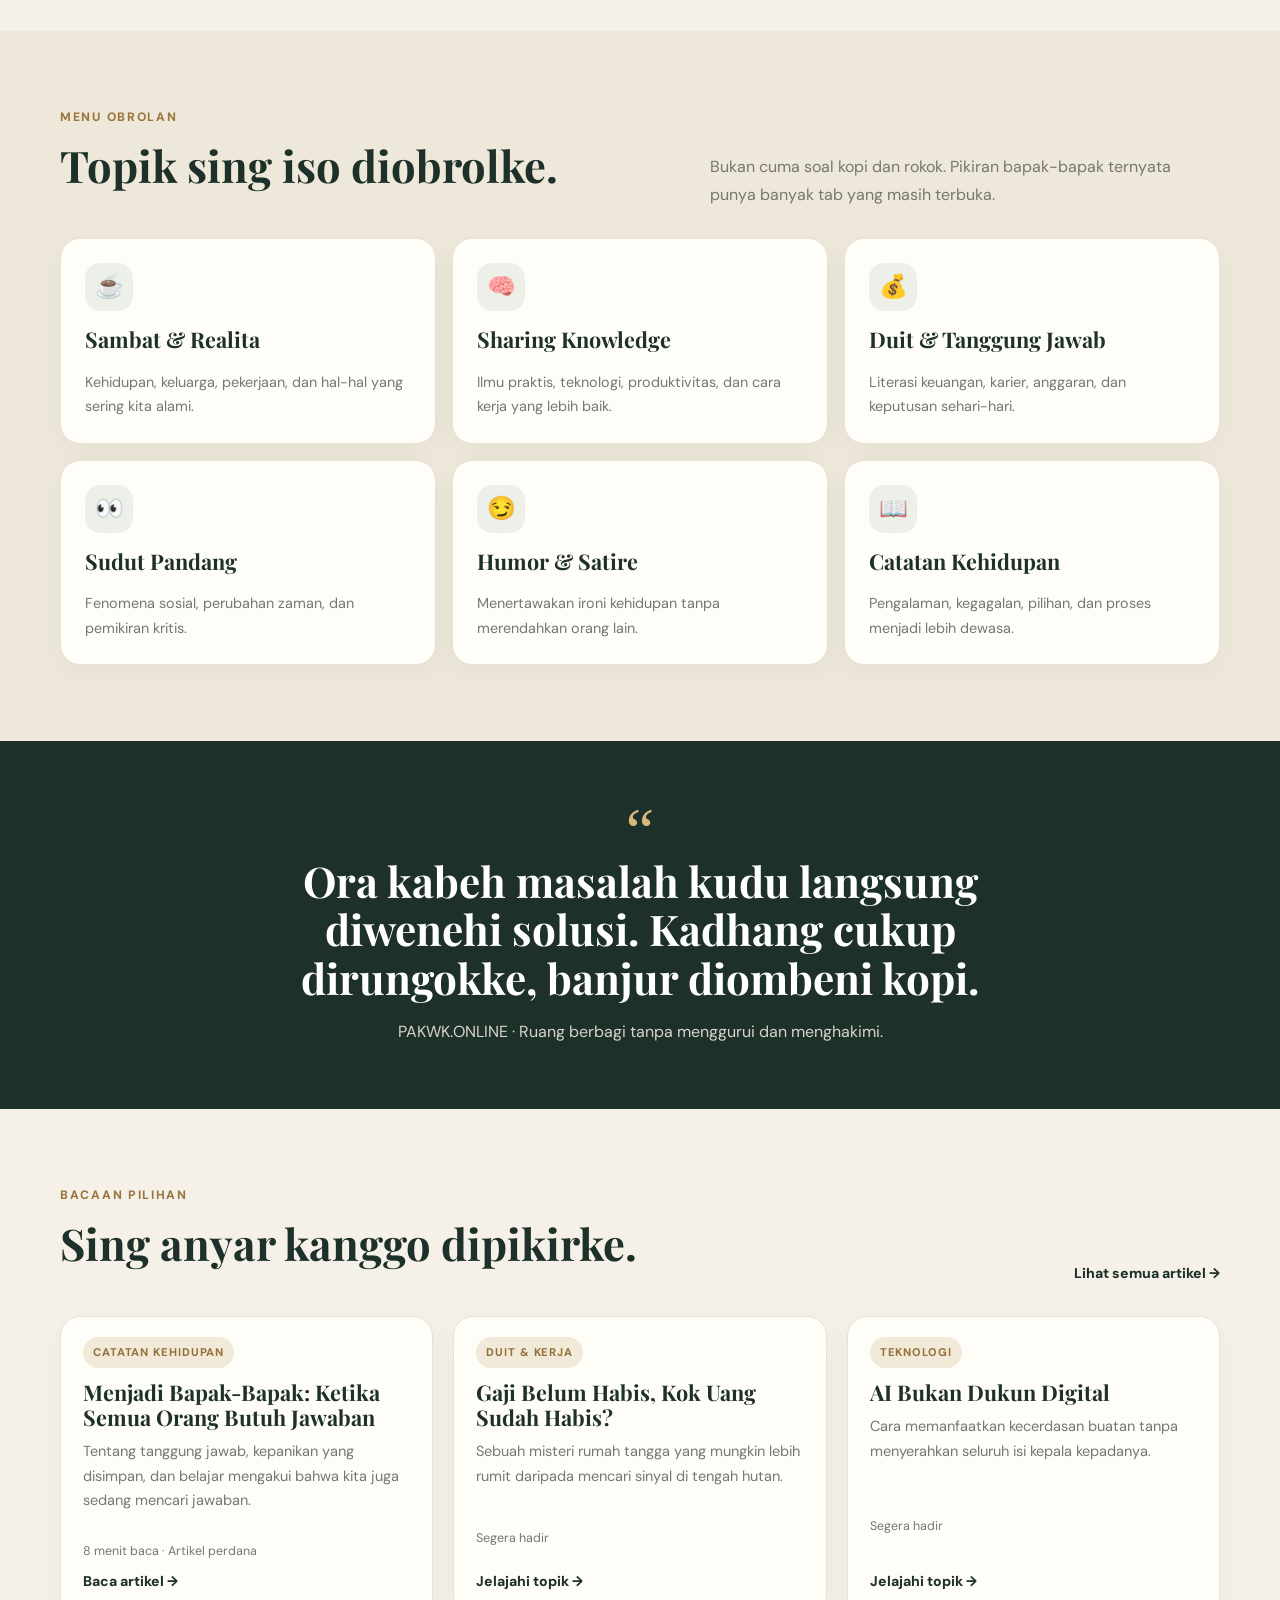
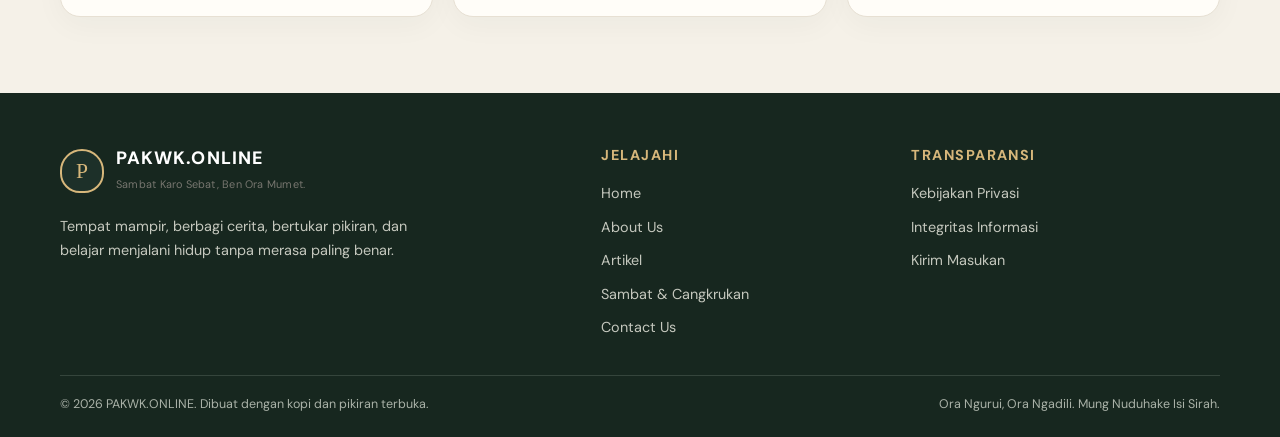
==== commit 22681116: "Update index.html" ====
--- a/index.html
+++ b/index.html
@@ -4,10 +4,10 @@
 <button class="menu-toggle" aria-label="Buka navigasi" aria-expanded="false">☰</button>
 <nav class="navlinks"><a class="active" href="index.html">Home</a><a class="" href="about.html">About Us</a><a class="" href="artikel.html">Artikel</a><a class="" href="sambat.html">Sambat & Cangkrukan</a><a class="" href="contact.html">Contact Us</a></nav><a class="nav-cta" href="artikel.html">Monggo Mampir ↗</a></div></header>
 
-<main><section class="hero"><div class="container hero-grid"><div><div class="eyebrow">Sugeng rawuh nang duniane bapak-bapak</div><h1>Urip wis ruwet.<br><em>Ojo ditambahi</em> ceramah.</h1><p>Tempat mampir, sambat, sebat, dan bertukar pikiran. Tidak harus paling pintar, paling sukses, atau paling benar. Sing penting gelem mikir, gelem ngguyu, lan ora mandheg sinau.</p><div class="hero-actions"><a class="btn" href="artikel.html">Monggo Mampir <span>↗</span></a><a class="btn outline" href="sambat.html">Waktune Cangkrukan</a></div><div class="hero-note">Ora kudu sepakat. Sing penting tetep iso cangkrukan.</div></div><div class="hero-art"><img src="assets/warung-cangkrukan.png" alt="Ilustrasi tiga bapak sedang berbincang dan minum kopi di warung"/><div class="art-label">Kopi sederhana, obrolan luar biasa.</div></div></div></section>
+<main><section class="hero"><div class="container hero-grid"><div><div class="eyebrow">Sugeng rawuh nang duniane bapak-bapak</div><h1>Urip wis ruwet.<br><em>Ojo ditambahi</em> ceramah.</h1><p>Tempat mampir, sambat, sebat, dan bertukar pikiran. Tidak harus paling pintar, paling sukses, atau paling benar. Sing penting gelem mikir, gelem ngguyu, lan ora mandheg sinau.</p><div class="hero-actions"><a class="btn" href="artikel.html">Monggo Mampir <span>↗</span></a><a class="btn outline" href="sambat.html">Waktune Cangkrukan</a></div><div class="hero-note">Ora kudu sepakat. Sing penting tetep iso cangkrukan.</div></div><div class="hero-art"><img src="warung-cangkrukan.png" alt="Ilustrasi tiga bapak sedang berbincang dan minum kopi di warung"/><div class="art-label">Kopi sederhana, obrolan luar biasa.</div></div></div></section>
 <div class="ticker"><div class="container">SAMBAT OLEH <strong>✳</strong> NGERTI KUDU <strong>✳</strong> NGADILI OJO <strong>✳</strong> SINAU TERUS, PAK!</div></div>
 <section class="section"><div class="container"><div class="section-head"><div><div class="section-kicker">Saka cangkrukan dadi wawasan</div><h2>Ada apa di meja kita?</h2></div><p>Kadang butuh solusi, kadang cuma butuh teman ngobrol. Di sini, dua-duanya punya tempat.</p></div>
-<div class="feature-grid"><article class="feature-card"><div class="feature-image"><img src="assets/warung-cangkrukan.png" alt="Suasana cangkrukan di warung kopi"></div><div class="feature-copy"><span class="tag">Catatan kehidupan</span><h3>Menjadi Bapak-Bapak: Ketika Semua Orang Butuh Jawaban</h3><p>Ternyata menjadi dewasa bukan berarti punya semua jawaban. Kadang kita hanya lebih berpengalaman dalam menyembunyikan kepanikan.</p><a class="read-more" href="artikel-perdana.html">Baca ceritanya →</a></div></article>
+<div class="feature-grid"><article class="feature-card"><div class="feature-image"><img src="warung-cangkrukan.png" alt="Suasana cangkrukan di warung kopi"></div><div class="feature-copy"><span class="tag">Catatan kehidupan</span><h3>Menjadi Bapak-Bapak: Ketika Semua Orang Butuh Jawaban</h3><p>Ternyata menjadi dewasa bukan berarti punya semua jawaban. Kadang kita hanya lebih berpengalaman dalam menyembunyikan kepanikan.</p><a class="read-more" href="artikel-perdana.html">Baca ceritanya →</a></div></article>
 <div class="small-stack"><div class="small-feature"><span class="tag">Sharing knowledge</span><h3>Belajar hal baru tanpa harus sok tahu.</h3><p>Pengetahuan praktis, teknologi, kerja, dan keterampilan yang bisa dibawa pulang.</p><a class="read-more" href="artikel.html">Jelajahi artikel →</a></div><div class="small-feature"><span class="tag">Sambat & realita</span><h3>Masalah boleh banyak, gaya jangan panik.</h3><p>Obrolan keseharian yang kadang lucu, kadang getir, tetapi dekat dengan hidup kita.</p><a class="read-more" href="sambat.html">Monggo cangkrukan →</a></div></div></div></div></section>
 <section class="section" style="background:#eee8da"><div class="container"><div class="section-head"><div><div class="section-kicker">Menu obrolan</div><h2>Topik sing iso diobrolke.</h2></div><p>Bukan cuma soal kopi dan rokok. Pikiran bapak-bapak ternyata punya banyak tab yang masih terbuka.</p></div><div class="category-grid">
 <a class="category-card" href="artikel.html"><div class="category-icon">☕</div><h3>Sambat & Realita</h3><p>Kehidupan, keluarga, pekerjaan, dan hal-hal yang sering kita alami.</p></a>
@@ -29,4 +29,4 @@
 <div><h3>Jelajahi</h3><div class="footer-links"><a href="index.html">Home</a><a href="about.html">About Us</a><a href="artikel.html">Artikel</a><a href="sambat.html">Sambat & Cangkrukan</a><a href="contact.html">Contact Us</a></div></div>
 <div><h3>Transparansi</h3><div class="footer-links"><a href="privasi.html">Kebijakan Privasi</a><a href="privasi.html#integritas">Integritas Informasi</a><a href="mailto:visjnoe.08@gmail.com">Kirim Masukan</a></div></div></div>
 <div class="copyright"><span>© 2026 PAKWK.ONLINE. Dibuat dengan kopi dan pikiran terbuka.</span><span>Ora Ngurui, Ora Ngadili. Mung Nuduhake Isi Sirah.</span></div></div></footer><script src="script.js"></script>
-</body></html>+</body></html>
--- a/style.css
+++ b/style.css
@@ -12,7 +12,14 @@
 .feature-grid{display:grid;grid-template-columns:1.3fr .7fr;gap:22px}.feature-card,.small-feature,.article-card,.category-card,.quote-card,.contact-card{background:var(--paper);border:1px solid var(--line);border-radius:20px;overflow:hidden;box-shadow:0 8px 30px rgba(29,48,41,.04)}.feature-card{display:grid;grid-template-columns:1fr 1fr;min-height:310px}.feature-image{background:linear-gradient(140deg,#d9c7a2,#83917a);min-height:260px;display:grid;place-items:center;font-size:4rem}.feature-image img{width:100%;height:100%;object-fit:cover}.feature-copy{padding:28px;display:flex;flex-direction:column;justify-content:center}.small-stack{display:grid;gap:22px}.small-feature{padding:25px}.tag{display:inline-block;font-size:.7rem;font-weight:800;letter-spacing:.08em;text-transform:uppercase;color:#96723a;background:#f2ead9;border-radius:999px;padding:6px 10px;margin-bottom:12px}.meta{font-size:.78rem;color:var(--muted);margin:8px 0}.read-more{font-weight:800;color:var(--green);font-size:.88rem;margin-top:12px;display:inline-flex;gap:8px;align-items:center}
 .category-grid{display:grid;grid-template-columns:repeat(3,1fr);gap:16px}.category-card{padding:24px;transition:.2s}.category-card:hover,.article-card:hover{transform:translateY(-4px);box-shadow:var(--shadow)}.category-icon{width:48px;height:48px;border-radius:15px;background:#edf0e8;display:grid;place-items:center;font-size:1.45rem;margin-bottom:16px}.category-card p{font-size:.9rem;color:var(--muted);margin:0}
 .quote-band{background:var(--green);color:#f5f1e8;padding:64px 0;text-align:center}.quote-band h2{color:#fff;font-size:clamp(1.8rem,3.3vw,2.8rem);max-width:850px;margin:0 auto 16px}.quote-band p{color:#d9d5ca;margin:0}.quote-mark{font-family:Georgia;color:var(--gold);font-size:4rem;line-height:.8}
-.article-grid{display:grid;grid-template-columns:repeat(3,1fr);gap:20px}.article-card{padding:25px;display:flex;flex-direction:column;min-height:260px;transition:.2s}.article-card p{color:var(--muted);font-size:.91rem}.article-card .read-more{margin-top:auto}
+.article-grid{display:grid;grid-template-columns:repeat(3,1fr);gap:20px}.article-card{padding:0;display:flex;flex-direction:column;min-height:260px;transition:.2s}
+.article-thumb{width:100%;aspect-ratio:16/9;object-fit:cover;display:block;background:#e9e3d5}
+.article-card .tag,.article-card h3,.article-card p,.article-card .meta,.article-card .read-more{margin-left:22px;margin-right:22px}
+.article-card .tag{margin-top:20px;align-self:flex-start}
+.article-card h3{margin-bottom:10px}
+.article-card p{margin-top:0}
+.article-card .meta{margin-top:auto;padding-top:12px}
+.article-card .read-more{margin-bottom:22px}.article-card p{color:var(--muted);font-size:.91rem}.article-card .read-more{margin-top:auto}
 .page-hero{padding:66px 0 52px;background:linear-gradient(120deg,#e9e3d5,#f5f1e8)}.page-hero h1{font-size:clamp(2.5rem,4.5vw,4.2rem);max-width:850px}.page-hero p{max-width:700px;color:#66685f;font-size:1.05rem}
 .prose{max-width:820px}.prose p{margin:0 0 18px}.prose h2{font-size:1.8rem;margin:38px 0 14px}.prose h3{margin:25px 0 10px}.prose blockquote{margin:28px 0;padding:20px 25px;border-left:4px solid var(--gold);background:#eee8da;color:var(--green);font-family:'Playfair Display';font-size:1.2rem;border-radius:0 14px 14px 0}
 .about-grid{display:grid;grid-template-columns:1fr .8fr;gap:48px;align-items:start}.quote-card{padding:30px;background:var(--green);color:#f5f1e8}.quote-card h3{color:var(--gold)}.quote-card p{color:#e2dfd5}.value-list{display:grid;gap:12px;margin-top:22px}.value-item{display:flex;gap:12px;padding:14px;background:var(--paper);border:1px solid var(--line);border-radius:14px}.value-item b{color:var(--green)}
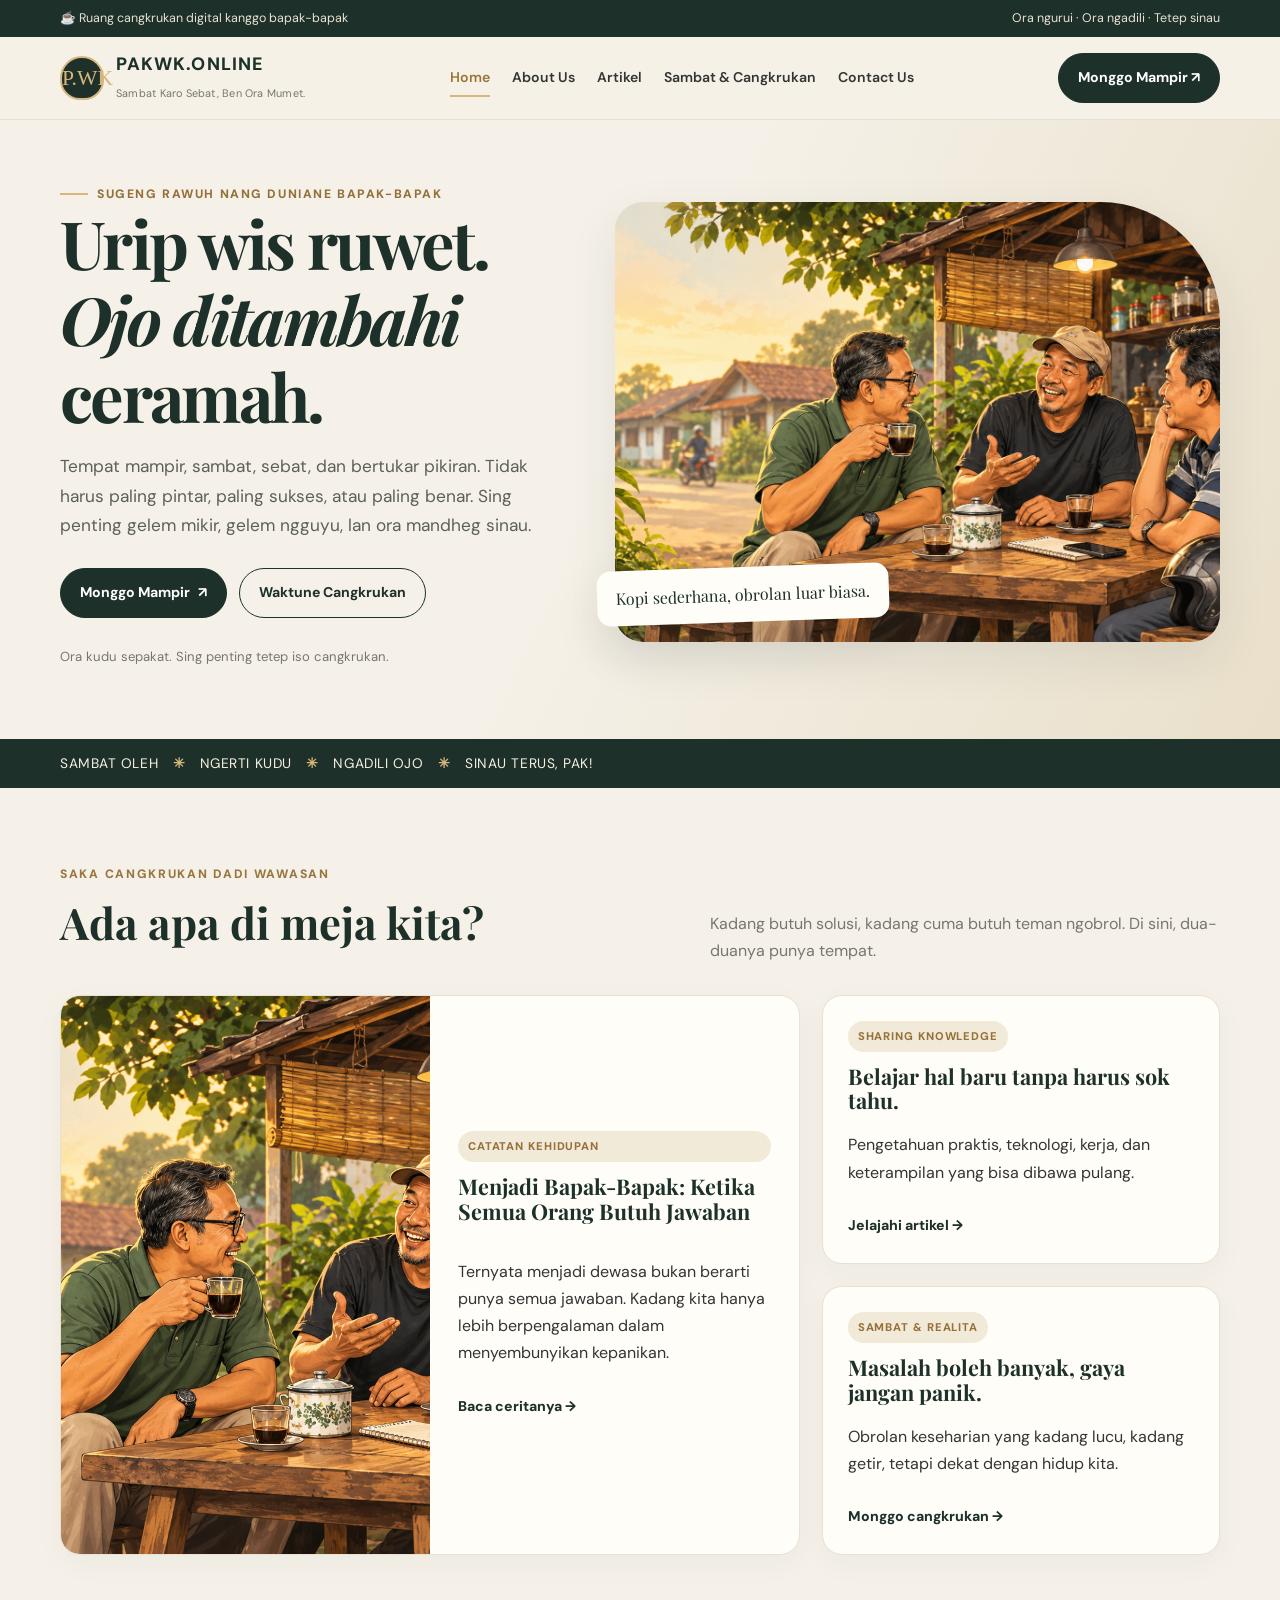
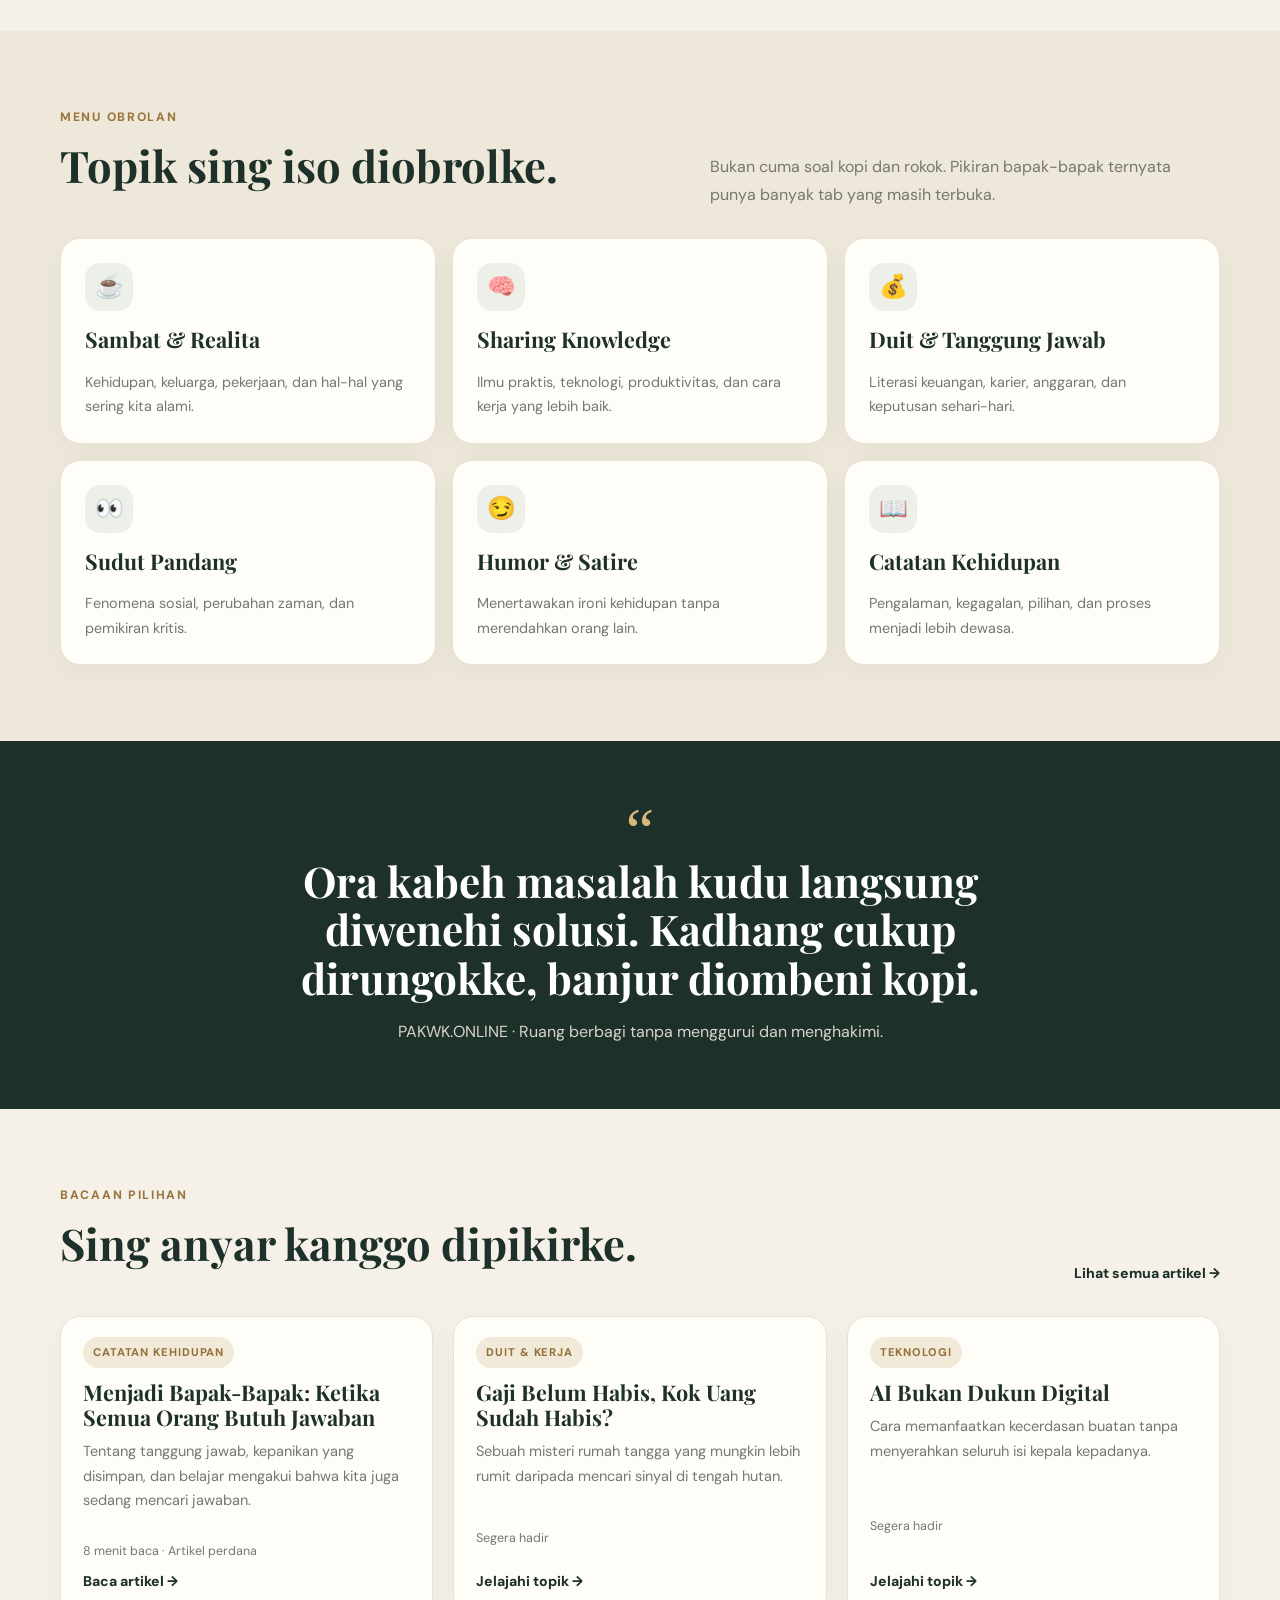
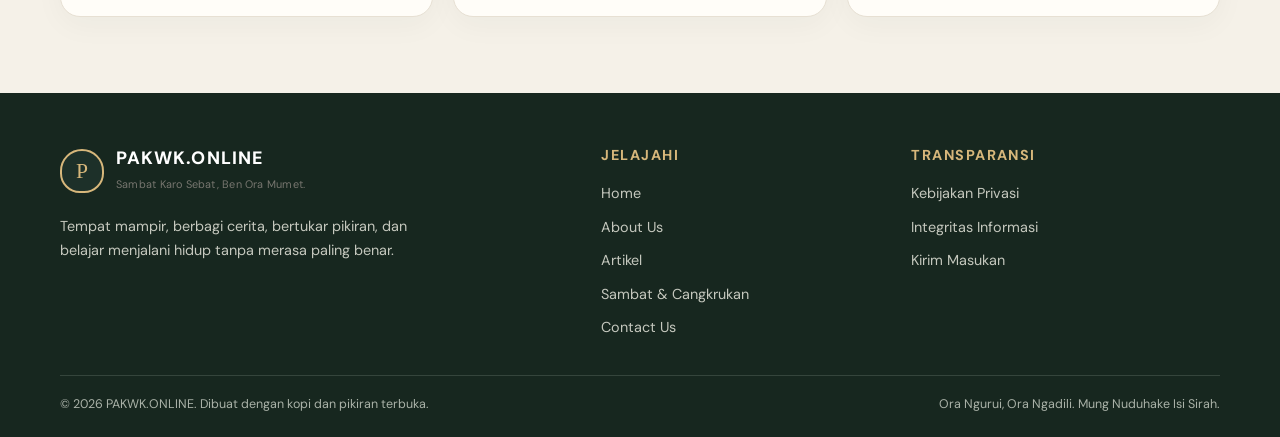
==== commit 0d253c20: "Update index.html" ====
--- a/index.html
+++ b/index.html
@@ -1,6 +1,6 @@
 <!doctype html><html lang="id"><head><meta charset="utf-8"><meta name="viewport" content="width=device-width, initial-scale=1"><meta name="description" content="PAKWK.ONLINE — Sambat Karo Sebat, Ben Ora Mumet."><meta name="theme-color" content="#1D3029"><title>Duniane Bapak-Bapak | PAKWK.ONLINE</title><link rel="stylesheet" href="style.css"></head><body>
 <div class="topline"><div class="container"><span>☕ Ruang cangkrukan digital kanggo bapak-bapak</span><span>Ora ngurui · Ora ngadili · Tetep sinau</span></div></div>
-<header><div class="container nav"><a class="brand" href="index.html"><span class="brand-mark">P</span><span><span class="brand-name">PAKWK.ONLINE</span><br><span class="brand-tag">Sambat Karo Sebat, Ben Ora Mumet.</span></span></a>
+<header><div class="container nav"><a class="brand" href="index.html"><span class="brand-mark">P.WK</span><span><span class="brand-name">PAKWK.ONLINE</span><br><span class="brand-tag">Sambat Karo Sebat, Ben Ora Mumet.</span></span></a>
 <button class="menu-toggle" aria-label="Buka navigasi" aria-expanded="false">☰</button>
 <nav class="navlinks"><a class="active" href="index.html">Home</a><a class="" href="about.html">About Us</a><a class="" href="artikel.html">Artikel</a><a class="" href="sambat.html">Sambat & Cangkrukan</a><a class="" href="contact.html">Contact Us</a></nav><a class="nav-cta" href="artikel.html">Monggo Mampir ↗</a></div></header>
 
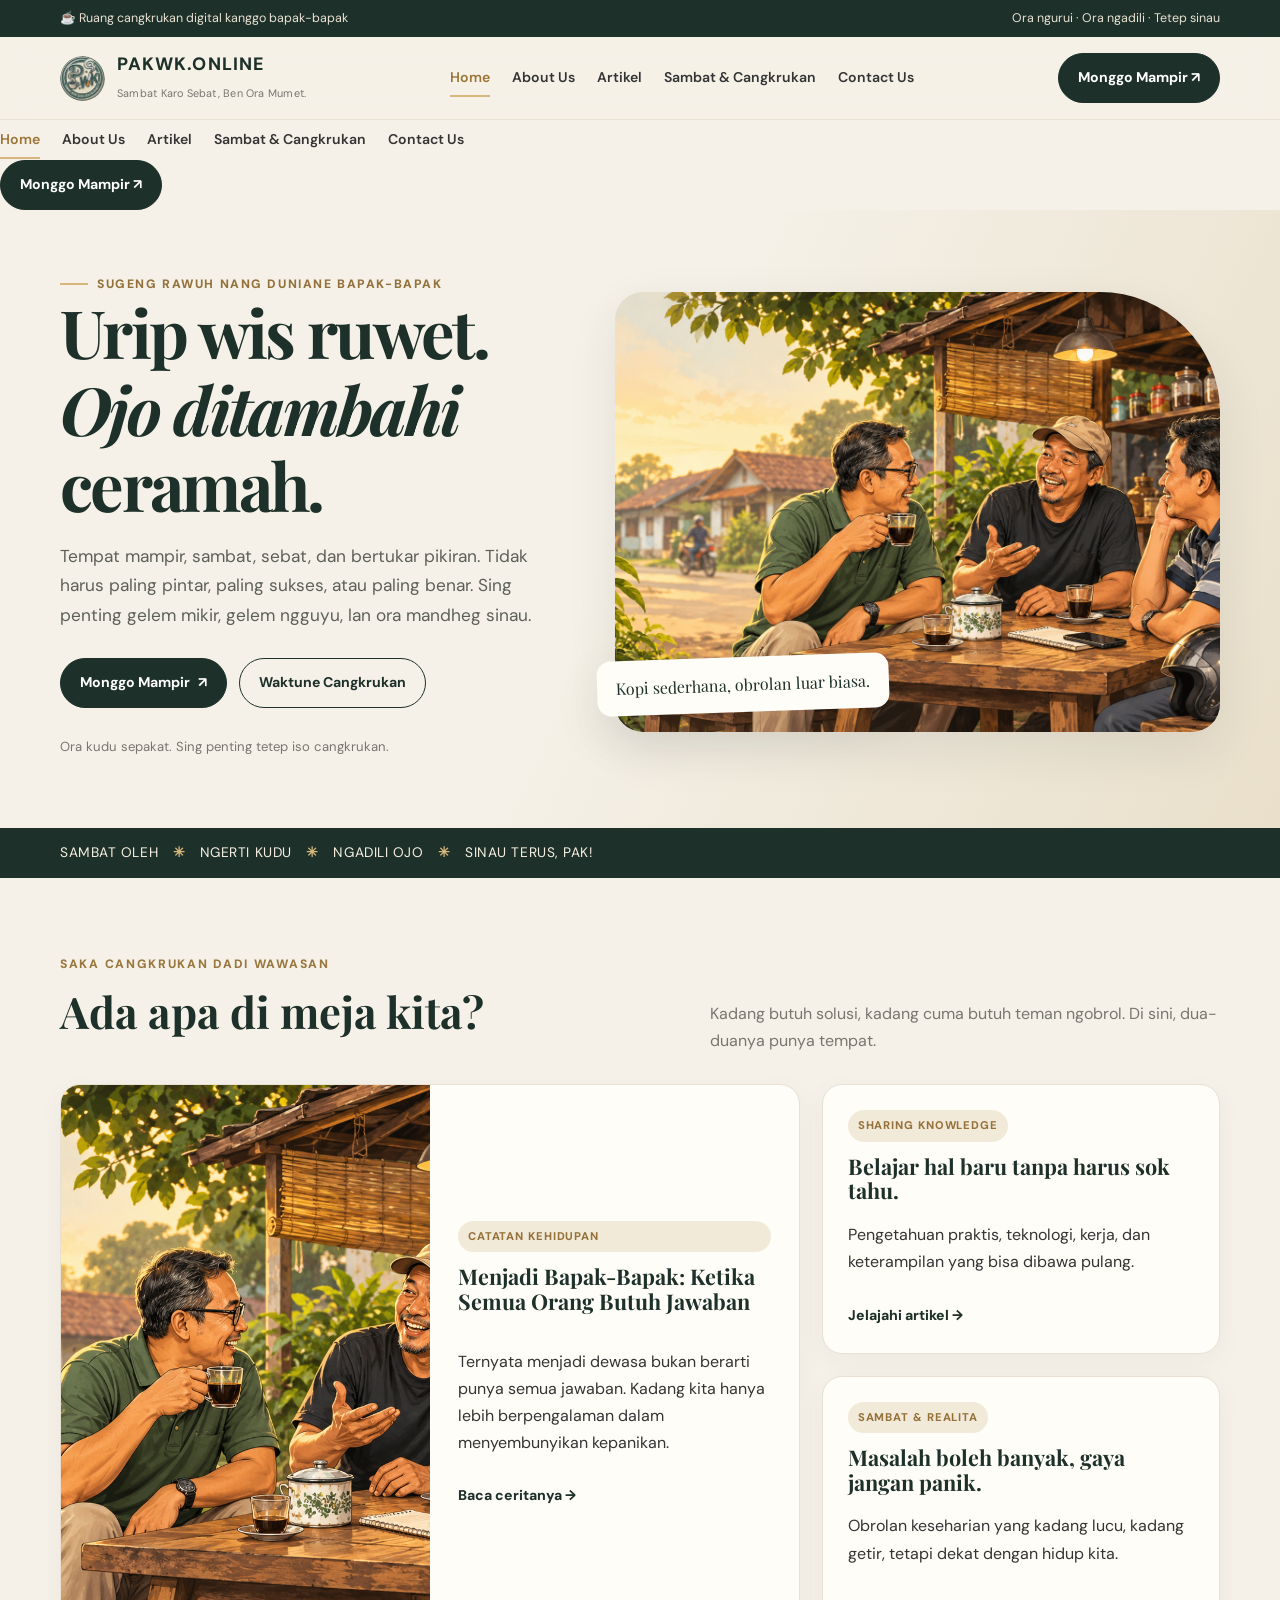
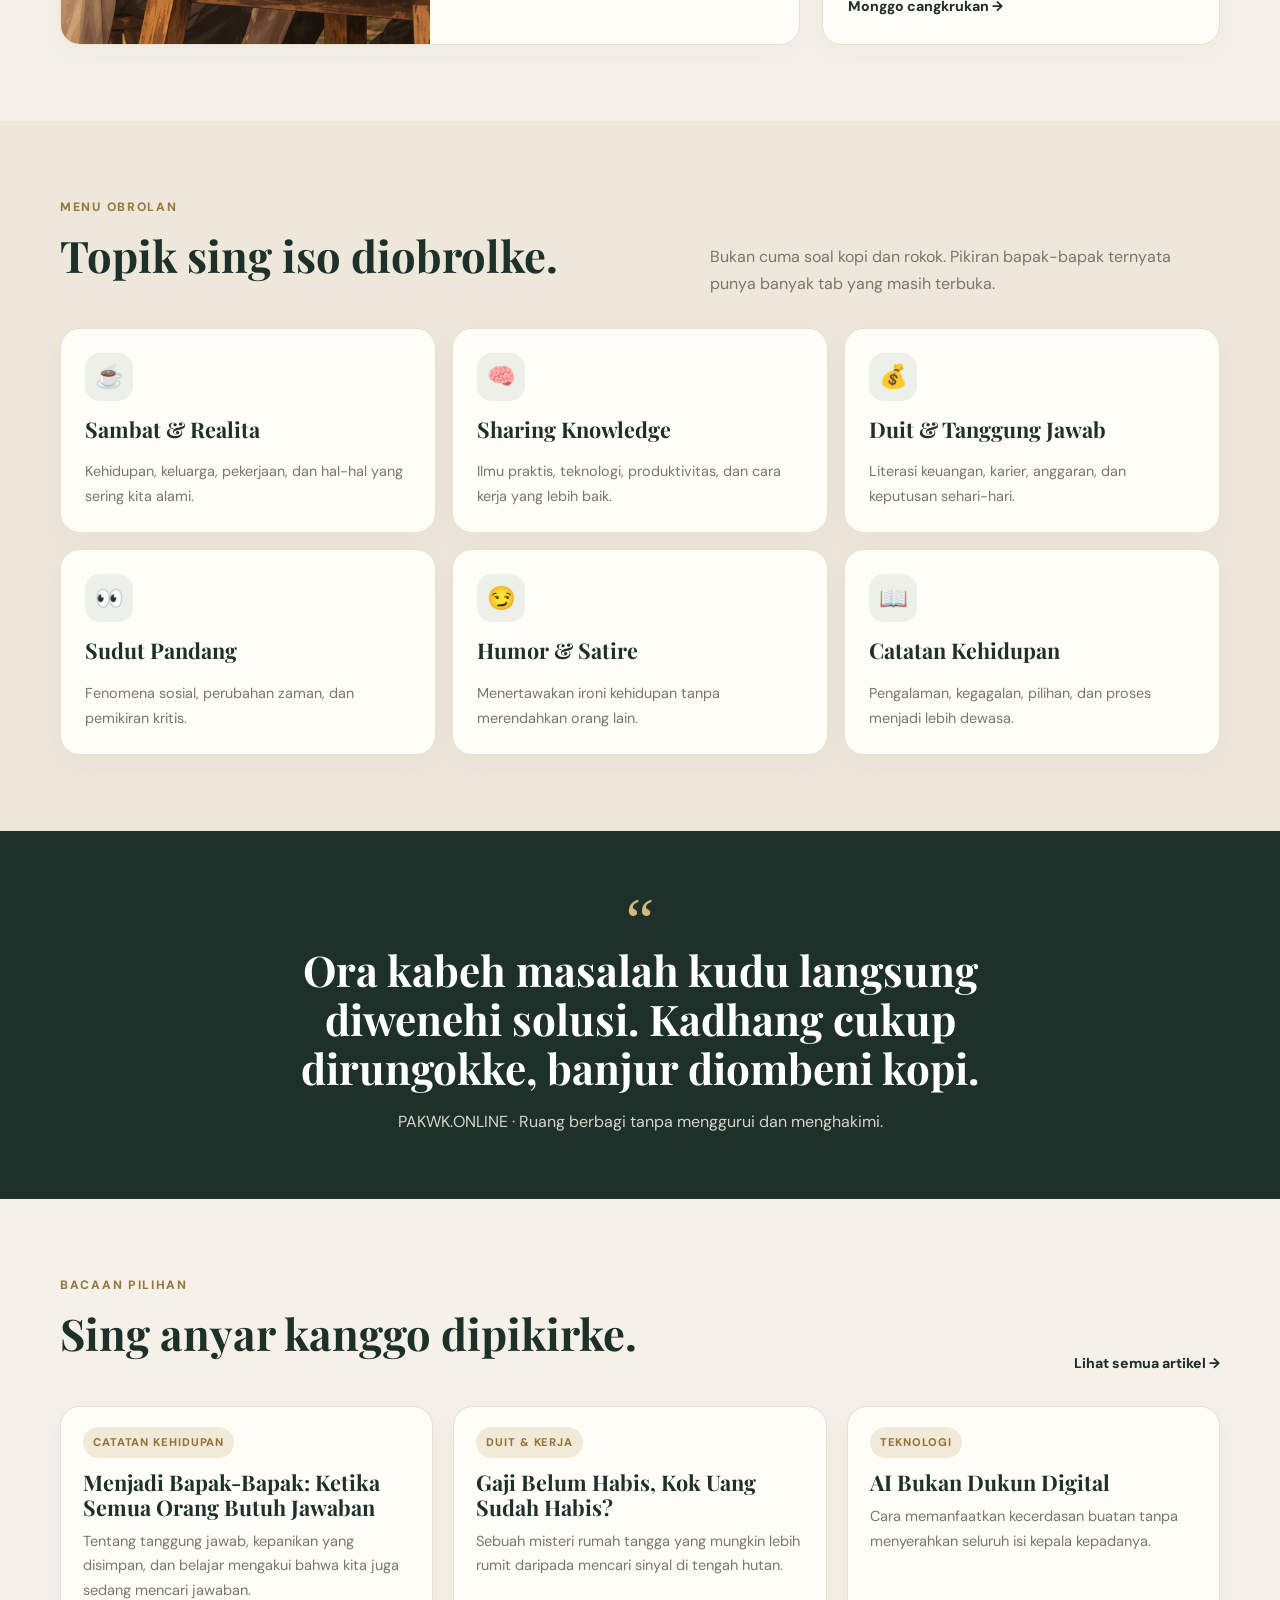
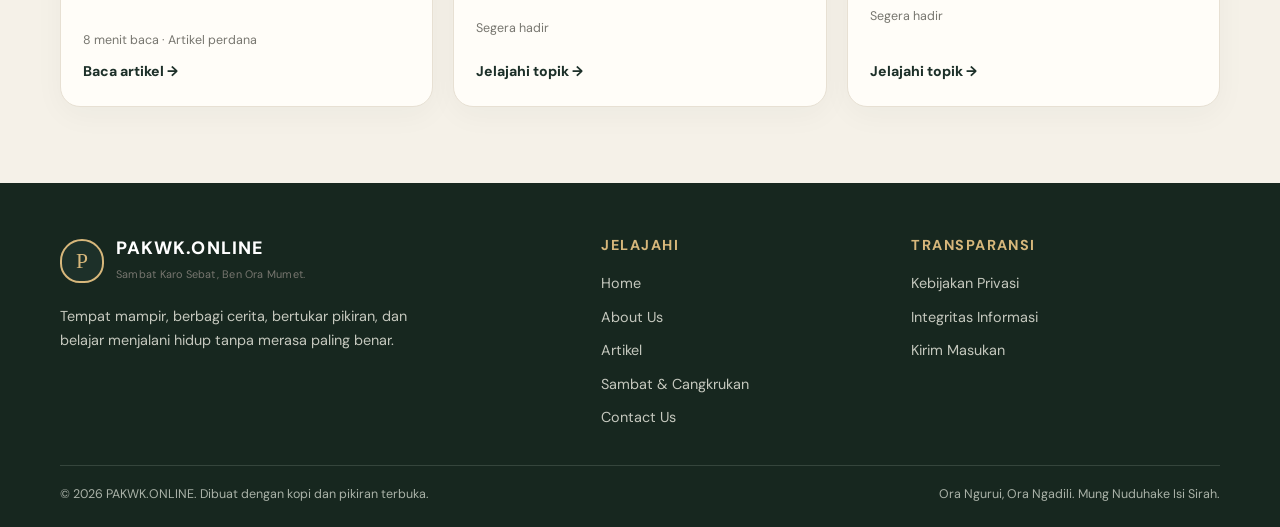
==== commit 199d6610: "Update index.html" ====
--- a/index.html
+++ b/index.html
@@ -1,6 +1,10 @@
 <!doctype html><html lang="id"><head><meta charset="utf-8"><meta name="viewport" content="width=device-width, initial-scale=1"><meta name="description" content="PAKWK.ONLINE — Sambat Karo Sebat, Ben Ora Mumet."><meta name="theme-color" content="#1D3029"><title>Duniane Bapak-Bapak | PAKWK.ONLINE</title><link rel="stylesheet" href="style.css"></head><body>
 <div class="topline"><div class="container"><span>☕ Ruang cangkrukan digital kanggo bapak-bapak</span><span>Ora ngurui · Ora ngadili · Tetep sinau</span></div></div>
-<header><div class="container nav"><a class="brand" href="index.html"><span class="brand-mark">P.WK</span><span><span class="brand-name">PAKWK.ONLINE</span><br><span class="brand-tag">Sambat Karo Sebat, Ben Ora Mumet.</span></span></a>
+<header><div class="container nav"><a class="brand" href="index.html">
+<img src="Logo.png" alt="Logo PAKWK.ONLINE" class="brand-logo" style="width: 45px; height: 45px; object-fit: contain; border-radius: 50%;">
+<span><span class="brand-name">PAKWK.ONLINE</span><br><span class="brand-tag">Sambat Karo Sebat, Ben Ora Mumet.</span></span></a>
+<button class="menu-toggle" aria-label="Buka navigasi" aria-expanded="false">☰</button>
+<nav class="navlinks"><a class="active" href="index.html">Home</a><a href="about.html">About Us</a><a href="artikel.html">Artikel</a><a href="sambat.html">Sambat & Cangkrukan</a><a href="contact.html">Contact Us</a></nav><a class="nav-cta" href="artikel.html">Monggo Mampir ↗</a></div></header>
 <button class="menu-toggle" aria-label="Buka navigasi" aria-expanded="false">☰</button>
 <nav class="navlinks"><a class="active" href="index.html">Home</a><a class="" href="about.html">About Us</a><a class="" href="artikel.html">Artikel</a><a class="" href="sambat.html">Sambat & Cangkrukan</a><a class="" href="contact.html">Contact Us</a></nav><a class="nav-cta" href="artikel.html">Monggo Mampir ↗</a></div></header>
 
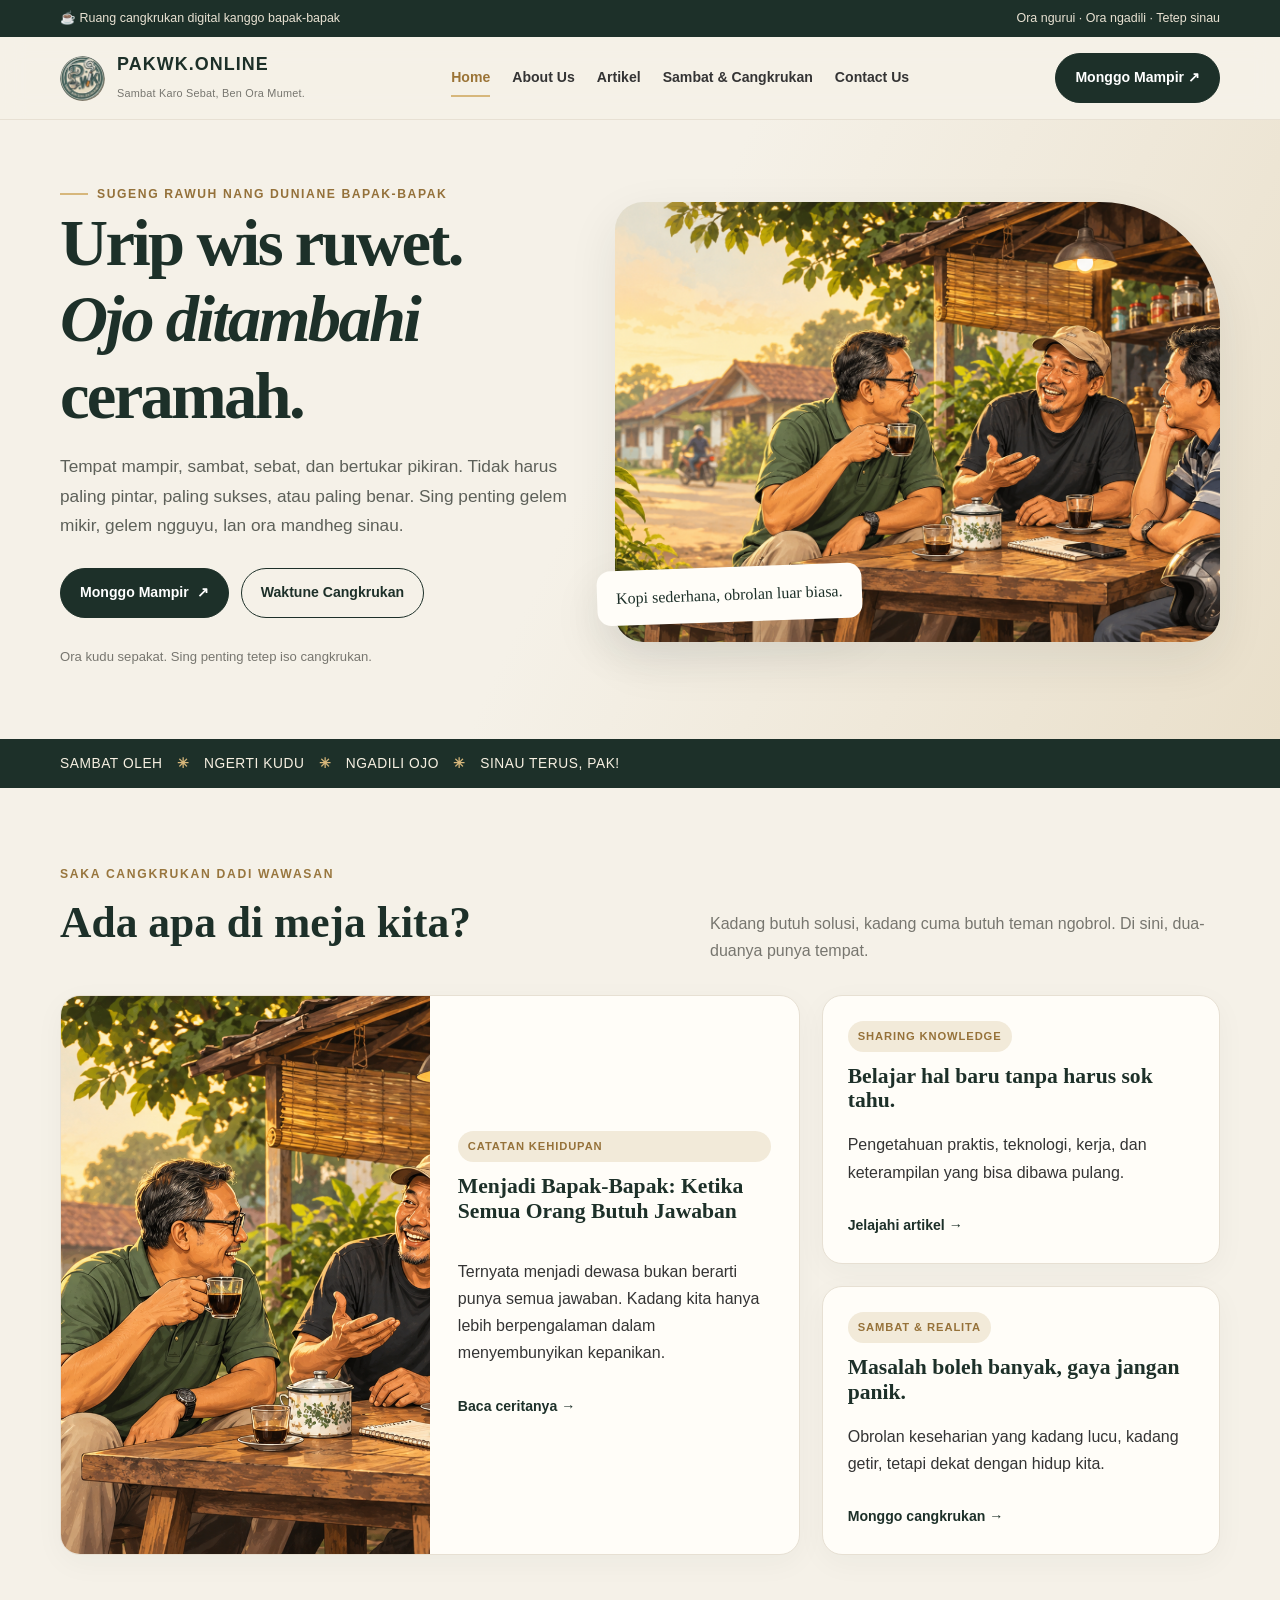
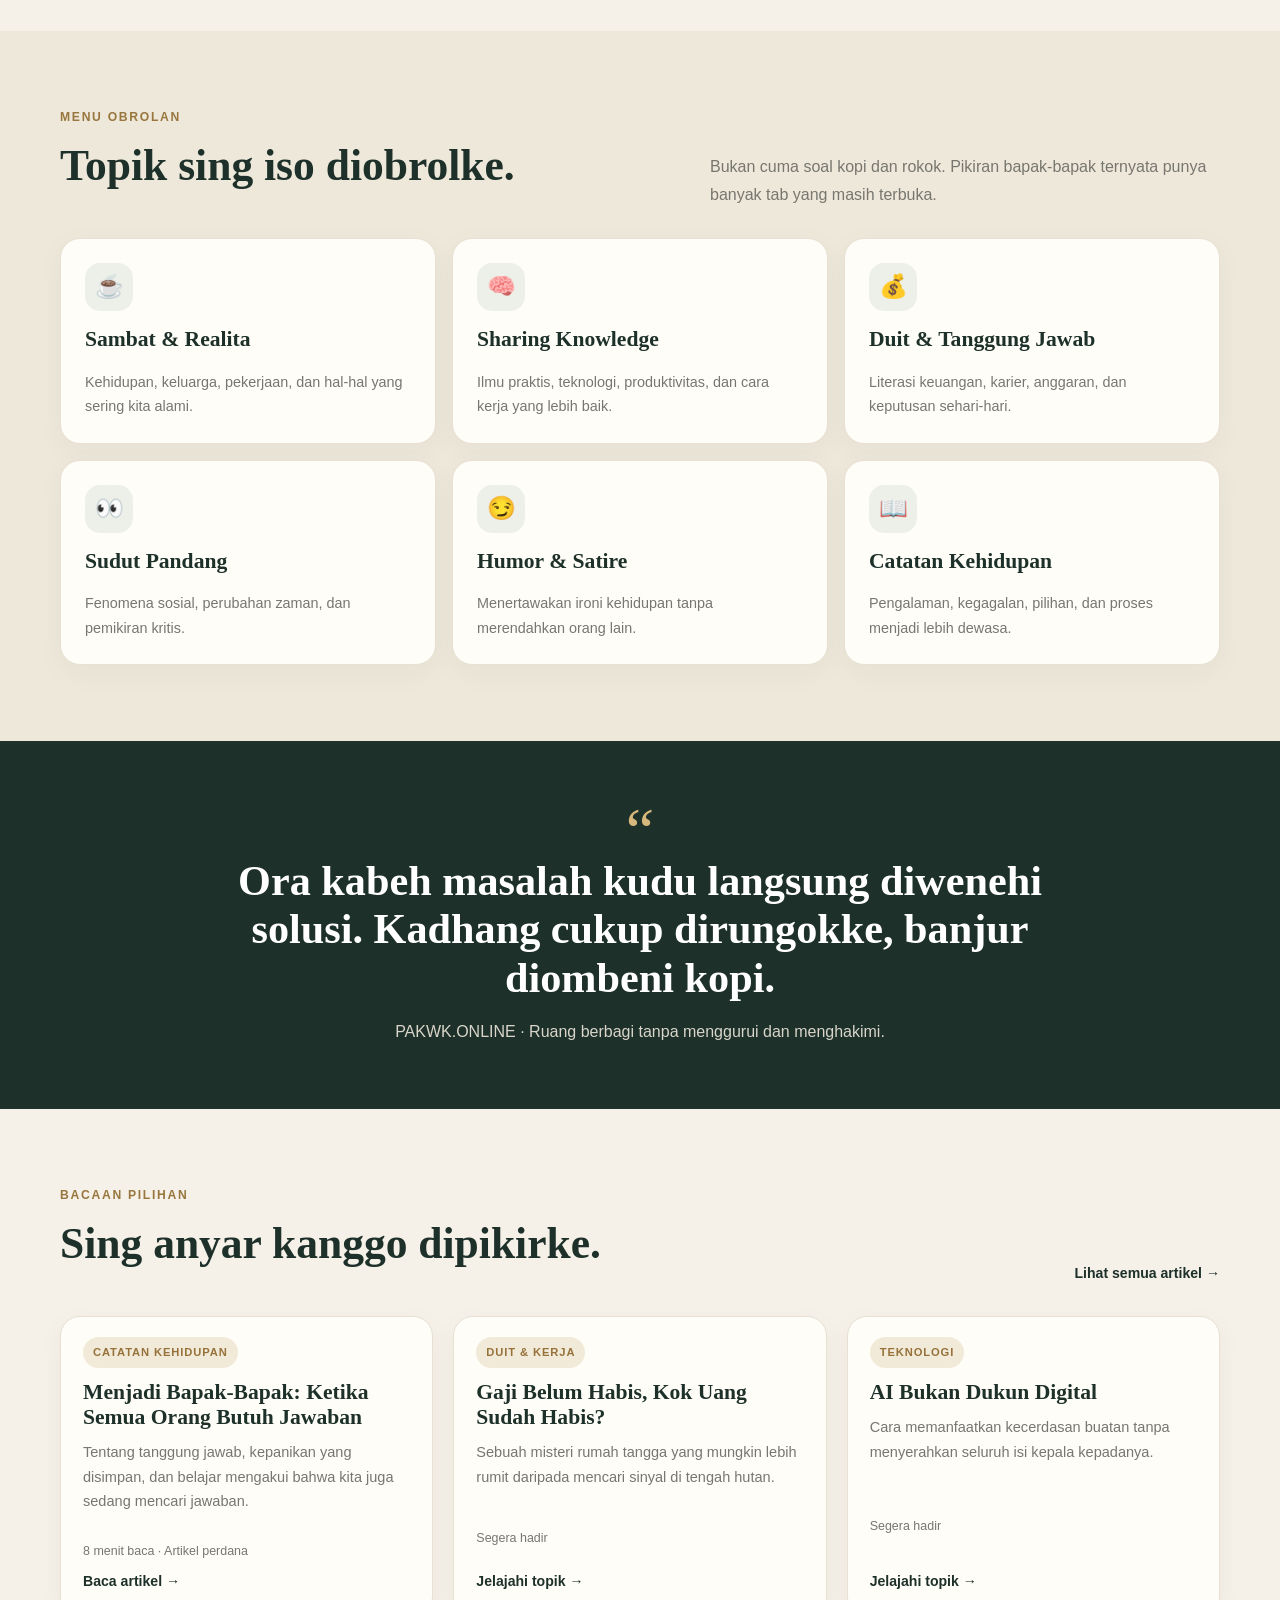
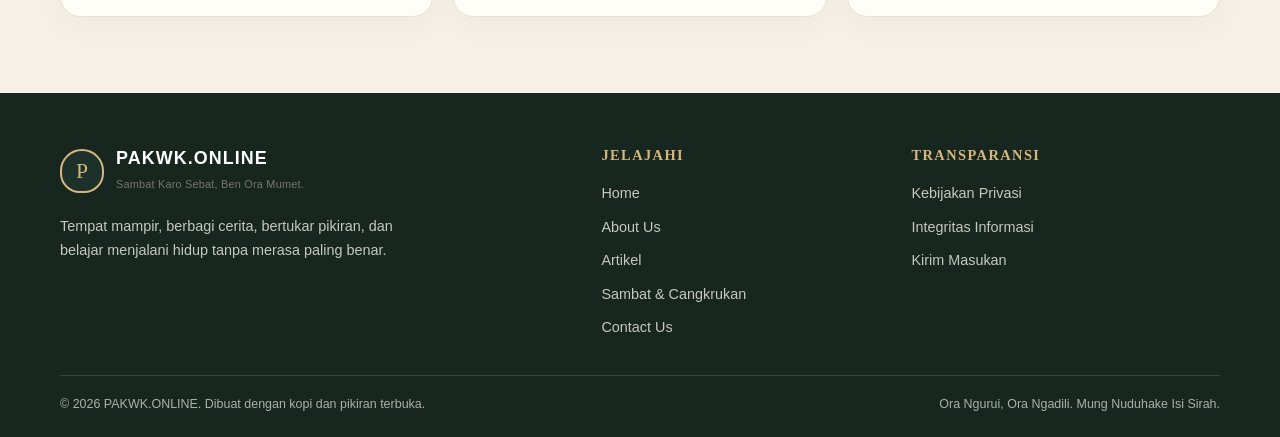
==== commit 0ee88a33: "Update index.html" ====
--- a/index.html
+++ b/index.html
@@ -1,36 +1,201 @@
-<!doctype html><html lang="id"><head><meta charset="utf-8"><meta name="viewport" content="width=device-width, initial-scale=1"><meta name="description" content="PAKWK.ONLINE — Sambat Karo Sebat, Ben Ora Mumet."><meta name="theme-color" content="#1D3029"><title>Duniane Bapak-Bapak | PAKWK.ONLINE</title><link rel="stylesheet" href="style.css"></head><body>
-<div class="topline"><div class="container"><span>☕ Ruang cangkrukan digital kanggo bapak-bapak</span><span>Ora ngurui · Ora ngadili · Tetep sinau</span></div></div>
-<header><div class="container nav"><a class="brand" href="index.html">
-<img src="Logo.png" alt="Logo PAKWK.ONLINE" class="brand-logo" style="width: 45px; height: 45px; object-fit: contain; border-radius: 50%;">
-<span><span class="brand-name">PAKWK.ONLINE</span><br><span class="brand-tag">Sambat Karo Sebat, Ben Ora Mumet.</span></span></a>
-<button class="menu-toggle" aria-label="Buka navigasi" aria-expanded="false">☰</button>
-<nav class="navlinks"><a class="active" href="index.html">Home</a><a href="about.html">About Us</a><a href="artikel.html">Artikel</a><a href="sambat.html">Sambat & Cangkrukan</a><a href="contact.html">Contact Us</a></nav><a class="nav-cta" href="artikel.html">Monggo Mampir ↗</a></div></header>
-<button class="menu-toggle" aria-label="Buka navigasi" aria-expanded="false">☰</button>
-<nav class="navlinks"><a class="active" href="index.html">Home</a><a class="" href="about.html">About Us</a><a class="" href="artikel.html">Artikel</a><a class="" href="sambat.html">Sambat & Cangkrukan</a><a class="" href="contact.html">Contact Us</a></nav><a class="nav-cta" href="artikel.html">Monggo Mampir ↗</a></div></header>
-
-<main><section class="hero"><div class="container hero-grid"><div><div class="eyebrow">Sugeng rawuh nang duniane bapak-bapak</div><h1>Urip wis ruwet.<br><em>Ojo ditambahi</em> ceramah.</h1><p>Tempat mampir, sambat, sebat, dan bertukar pikiran. Tidak harus paling pintar, paling sukses, atau paling benar. Sing penting gelem mikir, gelem ngguyu, lan ora mandheg sinau.</p><div class="hero-actions"><a class="btn" href="artikel.html">Monggo Mampir <span>↗</span></a><a class="btn outline" href="sambat.html">Waktune Cangkrukan</a></div><div class="hero-note">Ora kudu sepakat. Sing penting tetep iso cangkrukan.</div></div><div class="hero-art"><img src="warung-cangkrukan.png" alt="Ilustrasi tiga bapak sedang berbincang dan minum kopi di warung"/><div class="art-label">Kopi sederhana, obrolan luar biasa.</div></div></div></section>
-<div class="ticker"><div class="container">SAMBAT OLEH <strong>✳</strong> NGERTI KUDU <strong>✳</strong> NGADILI OJO <strong>✳</strong> SINAU TERUS, PAK!</div></div>
-<section class="section"><div class="container"><div class="section-head"><div><div class="section-kicker">Saka cangkrukan dadi wawasan</div><h2>Ada apa di meja kita?</h2></div><p>Kadang butuh solusi, kadang cuma butuh teman ngobrol. Di sini, dua-duanya punya tempat.</p></div>
-<div class="feature-grid"><article class="feature-card"><div class="feature-image"><img src="warung-cangkrukan.png" alt="Suasana cangkrukan di warung kopi"></div><div class="feature-copy"><span class="tag">Catatan kehidupan</span><h3>Menjadi Bapak-Bapak: Ketika Semua Orang Butuh Jawaban</h3><p>Ternyata menjadi dewasa bukan berarti punya semua jawaban. Kadang kita hanya lebih berpengalaman dalam menyembunyikan kepanikan.</p><a class="read-more" href="artikel-perdana.html">Baca ceritanya →</a></div></article>
-<div class="small-stack"><div class="small-feature"><span class="tag">Sharing knowledge</span><h3>Belajar hal baru tanpa harus sok tahu.</h3><p>Pengetahuan praktis, teknologi, kerja, dan keterampilan yang bisa dibawa pulang.</p><a class="read-more" href="artikel.html">Jelajahi artikel →</a></div><div class="small-feature"><span class="tag">Sambat & realita</span><h3>Masalah boleh banyak, gaya jangan panik.</h3><p>Obrolan keseharian yang kadang lucu, kadang getir, tetapi dekat dengan hidup kita.</p><a class="read-more" href="sambat.html">Monggo cangkrukan →</a></div></div></div></div></section>
-<section class="section" style="background:#eee8da"><div class="container"><div class="section-head"><div><div class="section-kicker">Menu obrolan</div><h2>Topik sing iso diobrolke.</h2></div><p>Bukan cuma soal kopi dan rokok. Pikiran bapak-bapak ternyata punya banyak tab yang masih terbuka.</p></div><div class="category-grid">
-<a class="category-card" href="artikel.html"><div class="category-icon">☕</div><h3>Sambat & Realita</h3><p>Kehidupan, keluarga, pekerjaan, dan hal-hal yang sering kita alami.</p></a>
-<a class="category-card" href="artikel.html"><div class="category-icon">🧠</div><h3>Sharing Knowledge</h3><p>Ilmu praktis, teknologi, produktivitas, dan cara kerja yang lebih baik.</p></a>
-<a class="category-card" href="artikel.html"><div class="category-icon">💰</div><h3>Duit & Tanggung Jawab</h3><p>Literasi keuangan, karier, anggaran, dan keputusan sehari-hari.</p></a>
-<a class="category-card" href="artikel.html"><div class="category-icon">👀</div><h3>Sudut Pandang</h3><p>Fenomena sosial, perubahan zaman, dan pemikiran kritis.</p></a>
-<a class="category-card" href="artikel.html"><div class="category-icon">😏</div><h3>Humor & Satire</h3><p>Menertawakan ironi kehidupan tanpa merendahkan orang lain.</p></a>
-<a class="category-card" href="artikel.html"><div class="category-icon">📖</div><h3>Catatan Kehidupan</h3><p>Pengalaman, kegagalan, pilihan, dan proses menjadi lebih dewasa.</p></a>
-</div></div></section>
-<section class="quote-band"><div class="container"><div class="quote-mark">“</div><h2>Ora kabeh masalah kudu langsung diwenehi solusi. Kadhang cukup dirungokke, banjur diombeni kopi.</h2><p>PAKWK.ONLINE · Ruang berbagi tanpa menggurui dan menghakimi.</p></div></section>
-<section class="section"><div class="container"><div class="section-head"><div><div class="section-kicker">Bacaan pilihan</div><h2>Sing anyar kanggo dipikirke.</h2></div><a class="read-more" href="artikel.html">Lihat semua artikel →</a></div><div class="article-grid">
-<article class="article-card"><span class="tag">Catatan kehidupan</span><h3>Menjadi Bapak-Bapak: Ketika Semua Orang Butuh Jawaban</h3><p>Tentang tanggung jawab, kepanikan yang disimpan, dan belajar mengakui bahwa kita juga sedang mencari jawaban.</p><span class="meta">8 menit baca · Artikel perdana</span><a class="read-more" href="artikel-perdana.html">Baca artikel →</a></article>
-<article class="article-card"><span class="tag">Duit & kerja</span><h3>Gaji Belum Habis, Kok Uang Sudah Habis?</h3><p>Sebuah misteri rumah tangga yang mungkin lebih rumit daripada mencari sinyal di tengah hutan.</p><span class="meta">Segera hadir</span><a class="read-more" href="artikel.html">Jelajahi topik →</a></article>
-<article class="article-card"><span class="tag">Teknologi</span><h3>AI Bukan Dukun Digital</h3><p>Cara memanfaatkan kecerdasan buatan tanpa menyerahkan seluruh isi kepala kepadanya.</p><span class="meta">Segera hadir</span><a class="read-more" href="artikel.html">Jelajahi topik →</a></article>
-</div></div></section></main>
-
-<footer class="footer"><div class="container"><div class="footer-grid">
-<div><a class="brand" href="index.html"><span class="brand-mark">P</span><span><span class="brand-name">PAKWK.ONLINE</span><br><span class="brand-tag">Sambat Karo Sebat, Ben Ora Mumet.</span></span></a><p style="max-width:370px;margin-top:18px">Tempat mampir, berbagi cerita, bertukar pikiran, dan belajar menjalani hidup tanpa merasa paling benar.</p></div>
-<div><h3>Jelajahi</h3><div class="footer-links"><a href="index.html">Home</a><a href="about.html">About Us</a><a href="artikel.html">Artikel</a><a href="sambat.html">Sambat & Cangkrukan</a><a href="contact.html">Contact Us</a></div></div>
-<div><h3>Transparansi</h3><div class="footer-links"><a href="privasi.html">Kebijakan Privasi</a><a href="privasi.html#integritas">Integritas Informasi</a><a href="mailto:visjnoe.08@gmail.com">Kirim Masukan</a></div></div></div>
-<div class="copyright"><span>© 2026 PAKWK.ONLINE. Dibuat dengan kopi dan pikiran terbuka.</span><span>Ora Ngurui, Ora Ngadili. Mung Nuduhake Isi Sirah.</span></div></div></footer><script src="script.js"></script>
-</body></html>
+<!doctype html>
+<html lang="id">
+<head>
+<meta charset="utf-8">
+<meta name="viewport" content="width=device-width, initial-scale=1">
+<meta name="description" content="PAKWK.ONLINE — Sambat Karo Sebat, Ben Ora Mumet.">
+<meta name="theme-color" content="#1D3029">
+<title>Duniane Bapak-Bapak | PAKWK.ONLINE</title>
+<link rel="stylesheet" href="style.css">
+</head>
+<body>
+
+<div class="topline">
+  <div class="container">
+    <span>☕ Ruang cangkrukan digital kanggo bapak-bapak</span>
+    <span>Ora ngurui · Ora ngadili · Tetep sinau</span>
+  </div>
+</div>
+
+<header>
+  <div class="container nav">
+    <a class="brand" href="index.html">
+      <img src="Logo.png" alt="Logo PAKWK.ONLINE" class="brand-logo" style="width: 45px; height: 45px; object-fit: contain; border-radius: 50%;">
+      <span><span class="brand-name">PAKWK.ONLINE</span><br><span class="brand-tag">Sambat Karo Sebat, Ben Ora Mumet.</span></span>
+    </a>
+    <button class="menu-toggle" aria-label="Buka navigasi" aria-expanded="false">☰</button>
+    <nav class="navlinks">
+      <a class="active" href="index.html">Home</a>
+      <a href="about.html">About Us</a>
+      <a href="artikel.html">Artikel</a>
+      <a href="sambat.html">Sambat & Cangkrukan</a>
+      <a href="contact.html">Contact Us</a>
+    </nav>
+    <a class="nav-cta" href="artikel.html">Monggo Mampir ↗</a>
+  </div>
+</header>
+
+<main>
+  <section class="hero">
+    <div class="container hero-grid">
+      <div>
+        <div class="eyebrow">Sugeng rawuh nang duniane bapak-bapak</div>
+        <h1>Urip wis ruwet.<br><em>Ojo ditambahi</em> ceramah.</h1>
+        <p>Tempat mampir, sambat, sebat, dan bertukar pikiran. Tidak harus paling pintar, paling sukses, atau paling benar. Sing penting gelem mikir, gelem ngguyu, lan ora mandheg sinau.</p>
+        <div class="hero-actions">
+          <a class="btn" href="artikel.html">Monggo Mampir <span>↗</span></a>
+          <a class="btn outline" href="sambat.html">Waktune Cangkrukan</a>
+        </div>
+        <div class="hero-note">Ora kudu sepakat. Sing penting tetep iso cangkrukan.</div>
+      </div>
+      <div class="hero-art">
+        <img src="warung-cangkrukan.png" alt="Ilustrasi tiga bapak sedang berbincang dan minum kopi di warung"/>
+        <div class="art-label">Kopi sederhana, obrolan luar biasa.</div>
+      </div>
+    </div>
+  </section>
+
+  <div class="ticker">
+    <div class="container">SAMBAT OLEH <strong>✳</strong> NGERTI KUDU <strong>✳</strong> NGADILI OJO <strong>✳</strong> SINAU TERUS, PAK!</div>
+  </div>
+
+  <section class="section">
+    <div class="container">
+      <div class="section-head">
+        <div>
+          <div class="section-kicker">Saka cangkrukan dadi wawasan</div>
+          <h2>Ada apa di meja kita?</h2>
+        </div>
+        <p>Kadang butuh solusi, kadang cuma butuh teman ngobrol. Di sini, dua-duanya punya tempat.</p>
+      </div>
+      <div class="feature-grid">
+        <article class="feature-card">
+          <div class="feature-image"><img src="warung-cangkrukan.png" alt="Suasana cangkrukan di warung kopi"></div>
+          <div class="feature-copy">
+            <span class="tag">Catatan kehidupan</span>
+            <h3>Menjadi Bapak-Bapak: Ketika Semua Orang Butuh Jawaban</h3>
+            <p>Ternyata menjadi dewasa bukan berarti punya semua jawaban. Kadang kita hanya lebih berpengalaman dalam menyembunyikan kepanikan.</p>
+            <a class="read-more" href="artikel-perdana.html">Baca ceritanya →</a>
+          </div>
+        </article>
+        <div class="small-stack">
+          <div class="small-feature">
+            <span class="tag">Sharing knowledge</span>
+            <h3>Belajar hal baru tanpa harus sok tahu.</h3>
+            <p>Pengetahuan praktis, teknologi, kerja, dan keterampilan yang bisa dibawa pulang.</p>
+            <a class="read-more" href="artikel.html">Jelajahi artikel →</a>
+          </div>
+          <div class="small-feature">
+            <span class="tag">Sambat & realita</span>
+            <h3>Masalah boleh banyak, gaya jangan panik.</h3>
+            <p>Obrolan keseharian yang kadang lucu, kadang getir, tetapi dekat dengan hidup kita.</p>
+            <a class="read-more" href="sambat.html">Monggo cangkrukan →</a>
+          </div>
+        </div>
+      </div>
+    </div>
+  </section>
+
+  <section class="section" style="background:#eee8da">
+    <div class="container">
+      <div class="section-head">
+        <div>
+          <div class="section-kicker">Menu obrolan</div>
+          <h2>Topik sing iso diobrolke.</h2>
+        </div>
+        <p>Bukan cuma soal kopi dan rokok. Pikiran bapak-bapak ternyata punya banyak tab yang masih terbuka.</p>
+      </div>
+      <div class="category-grid">
+        <a class="category-card" href="artikel.html"><div class="category-icon">☕</div><h3>Sambat & Realita</h3><p>Kehidupan, keluarga, pekerjaan, dan hal-hal yang sering kita alami.</p></a>
+        <a class="category-card" href="artikel.html"><div class="category-icon">🧠</div><h3>Sharing Knowledge</h3><p>Ilmu praktis, teknologi, produktivitas, dan cara kerja yang lebih baik.</p></a>
+        <a class="category-card" href="artikel.html"><div class="category-icon">💰</div><h3>Duit & Tanggung Jawab</h3><p>Literasi keuangan, karier, anggaran, dan keputusan sehari-hari.</p></a>
+        <a class="category-card" href="artikel.html"><div class="category-icon">👀</div><h3>Sudut Pandang</h3><p>Fenomena sosial, perubahan zaman, dan pemikiran kritis.</p></a>
+        <a class="category-card" href="artikel.html"><div class="category-icon">😏</div><h3>Humor & Satire</h3><p>Menertawakan ironi kehidupan tanpa merendahkan orang lain.</p></a>
+        <a class="category-card" href="artikel.html"><div class="category-icon">📖</div><h3>Catatan Kehidupan</h3><p>Pengalaman, kegagalan, pilihan, dan proses menjadi lebih dewasa.</p></a>
+      </div>
+    </div>
+  </section>
+
+  <section class="quote-band">
+    <div class="container">
+      <div class="quote-mark">“</div>
+      <h2>Ora kabeh masalah kudu langsung diwenehi solusi. Kadhang cukup dirungokke, banjur diombeni kopi.</h2>
+      <p>PAKWK.ONLINE · Ruang berbagi tanpa menggurui dan menghakimi.</p>
+    </div>
+  </section>
+
+  <section class="section">
+    <div class="container">
+      <div class="section-head">
+        <div>
+          <div class="section-kicker">Bacaan pilihan</div>
+          <h2>Sing anyar kanggo dipikirke.</h2>
+        </div>
+        <a class="read-more" href="artikel.html">Lihat semua artikel →</a>
+      </div>
+      <div class="article-grid">
+        <article class="article-card">
+          <span class="tag">Catatan kehidupan</span>
+          <h3>Menjadi Bapak-Bapak: Ketika Semua Orang Butuh Jawaban</h3>
+          <p>Tentang tanggung jawab, kepanikan yang disimpan, dan belajar mengakui bahwa kita juga sedang mencari jawaban.</p>
+          <span class="meta">8 menit baca · Artikel perdana</span>
+          <a class="read-more" href="artikel-perdana.html">Baca artikel →</a>
+        </article>
+        <article class="article-card">
+          <span class="tag">Duit & kerja</span>
+          <h3>Gaji Belum Habis, Kok Uang Sudah Habis?</h3>
+          <p>Sebuah misteri rumah tangga yang mungkin lebih rumit daripada mencari sinyal di tengah hutan.</p>
+          <span class="meta">Segera hadir</span>
+          <a class="read-more" href="artikel.html">Jelajahi topik →</a>
+        </article>
+        <article class="article-card">
+          <span class="tag">Teknologi</span>
+          <h3>AI Bukan Dukun Digital</h3>
+          <p>Cara memanfaatkan kecerdasan buatan tanpa menyerahkan seluruh isi kepala kepadanya.</p>
+          <span class="meta">Segera hadir</span>
+          <a class="read-more" href="artikel.html">Jelajahi topik →</a>
+        </article>
+      </div>
+    </div>
+  </section>
+</main>
+
+<footer class="footer">
+  <div class="container">
+    <div class="footer-grid">
+      <div>
+        <a class="brand" href="index.html">
+          <span class="brand-mark">P</span>
+          <span><span class="brand-name">PAKWK.ONLINE</span><br><span class="brand-tag">Sambat Karo Sebat, Ben Ora Mumet.</span></span>
+        </a>
+        <p style="max-width:370px;margin-top:18px">Tempat mampir, berbagi cerita, bertukar pikiran, dan belajar menjalani hidup tanpa merasa paling benar.</p>
+      </div>
+      <div>
+        <h3>Jelajahi</h3>
+        <div class="footer-links">
+          <a href="index.html">Home</a>
+          <a href="about.html">About Us</a>
+          <a href="artikel.html">Artikel</a>
+          <a href="sambat.html">Sambat & Cangkrukan</a>
+          <a href="contact.html">Contact Us</a>
+        </div>
+      </div>
+      <div>
+        <h3>Transparansi</h3>
+        <div class="footer-links">
+          <a href="privasi.html">Kebijakan Privasi</a>
+          <a href="privasi.html#integritas">Integritas Informasi</a>
+          <a href="mailto:visjnoe.08@gmail.com">Kirim Masukan</a>
+        </div>
+      </div>
+    </div>
+    <div class="copyright">
+      <span>© 2026 PAKWK.ONLINE. Dibuat dengan kopi dan pikiran terbuka.</span>
+      <span>Ora Ngurui, Ora Ngadili. Mung Nuduhake Isi Sirah.</span>
+    </div>
+  </div>
+</footer>
+
+<script src="script.js"></script>
+</body>
+</html>
--- a/style.css
+++ b/style.css
@@ -1,4 +1,15 @@
+.brand {
+  display: flex;
+  align-items: center;
+  gap: 12px; /* Jarak antara logo dan teks */
+  text-decoration: none;
+}
 
+.brand-logo {
+  width: 45px;
+  height: 45px;
+  object-fit: contain;
+}
 @import url('https://fonts.googleapis.com/css2?family=DM+Sans:wght@400;500;600;700&family=Playfair+Display:wght@600;700;800&display=swap');
 :root{--green:#1D3029;--green2:#29463b;--gold:#D7B77B;--cream:#F5F1E8;--paper:#fffdf8;--ink:#343434;--muted:#77766f;--line:#e7e0d3;--shadow:0 18px 50px rgba(29,48,41,.09)}
 *{box-sizing:border-box}html{scroll-behavior:smooth}body{margin:0;background:var(--cream);color:var(--ink);font-family:'DM Sans',sans-serif;line-height:1.7}a{color:inherit;text-decoration:none}img{max-width:100%;display:block}.container{width:min(1160px,calc(100% - 40px));margin:auto}
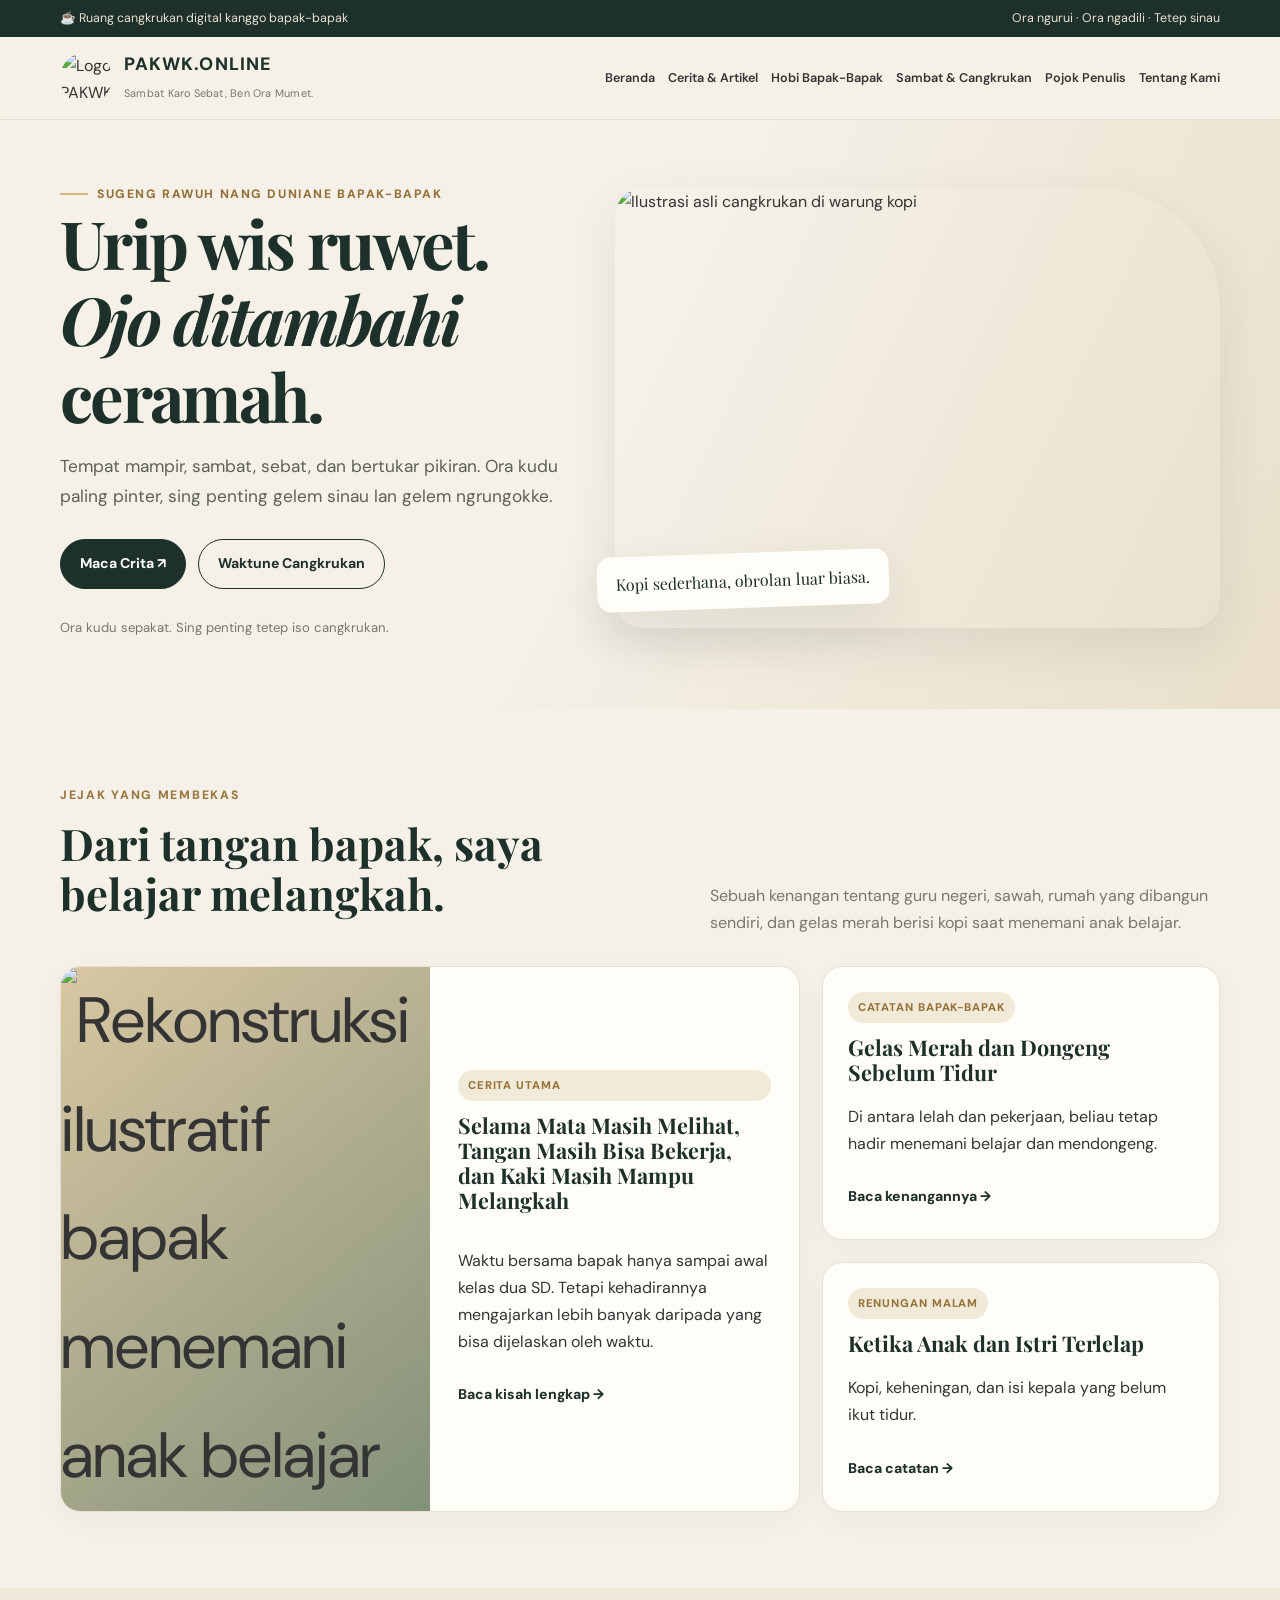
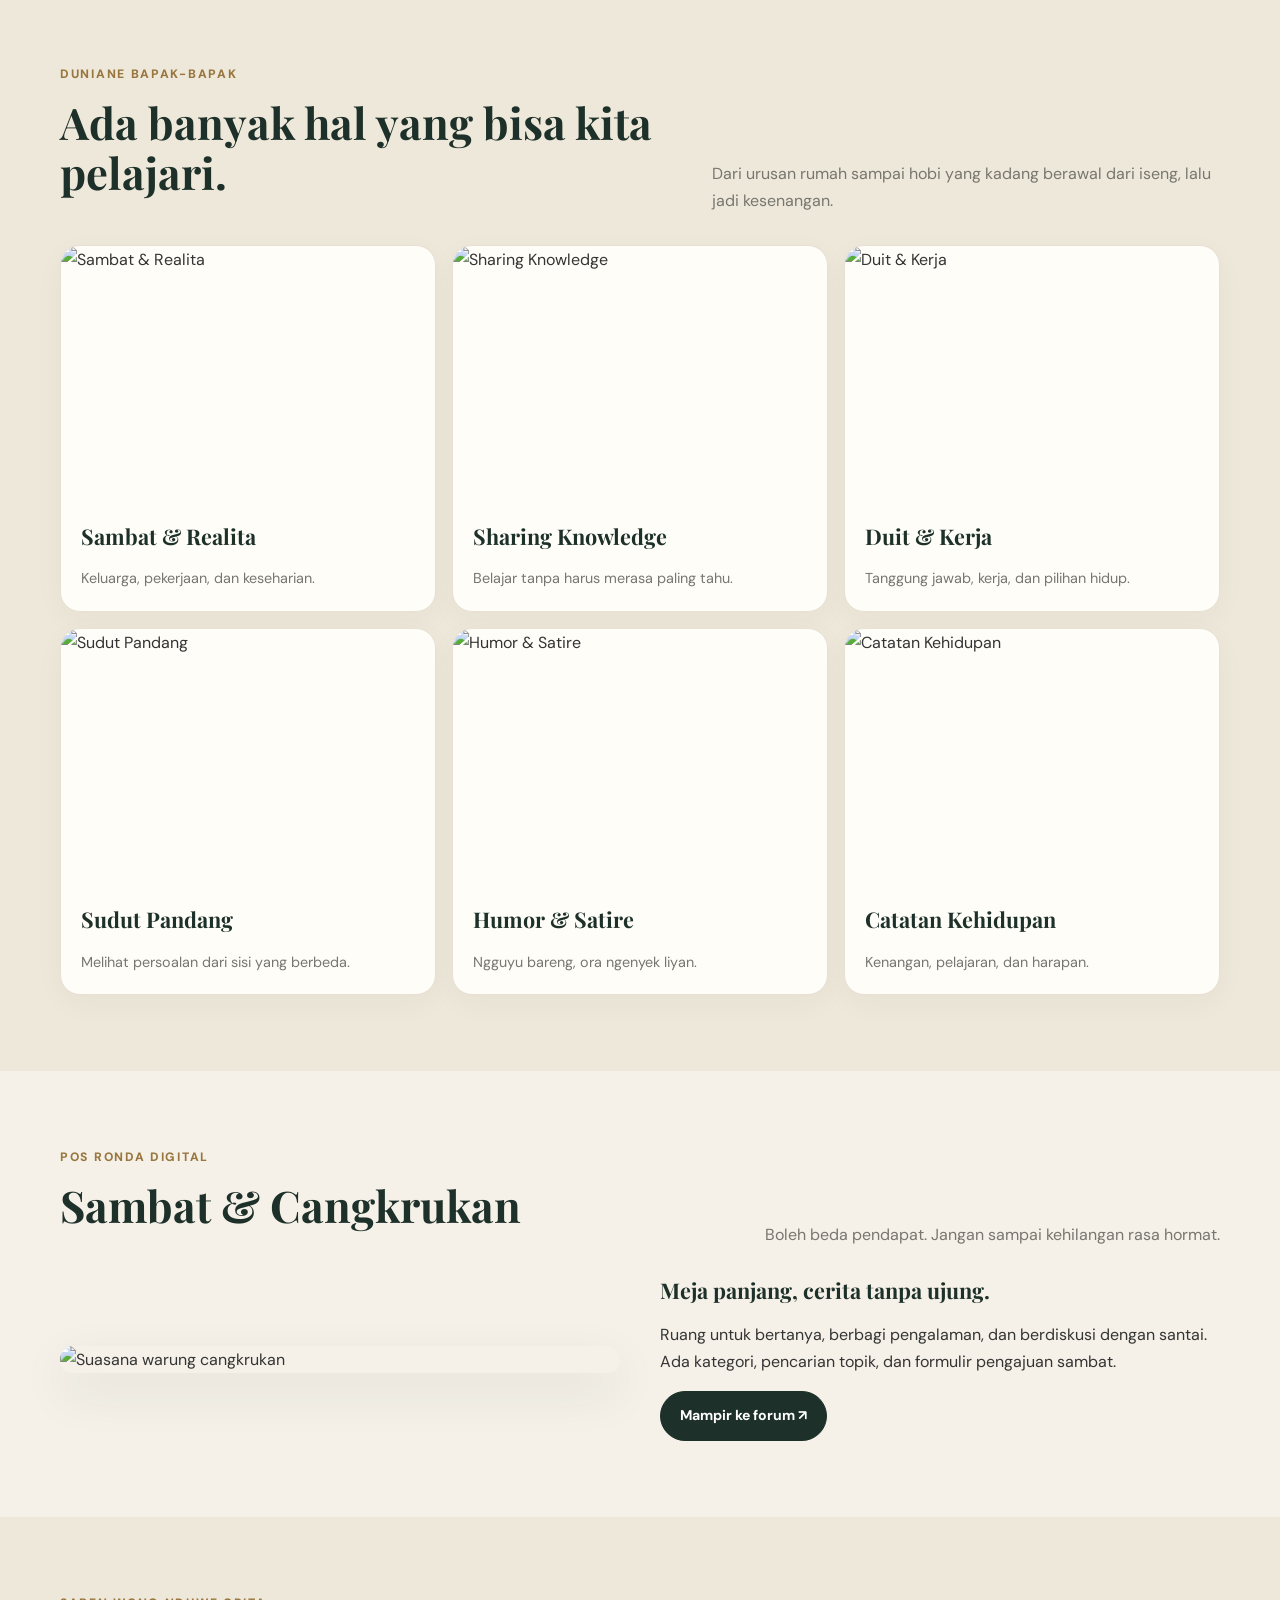
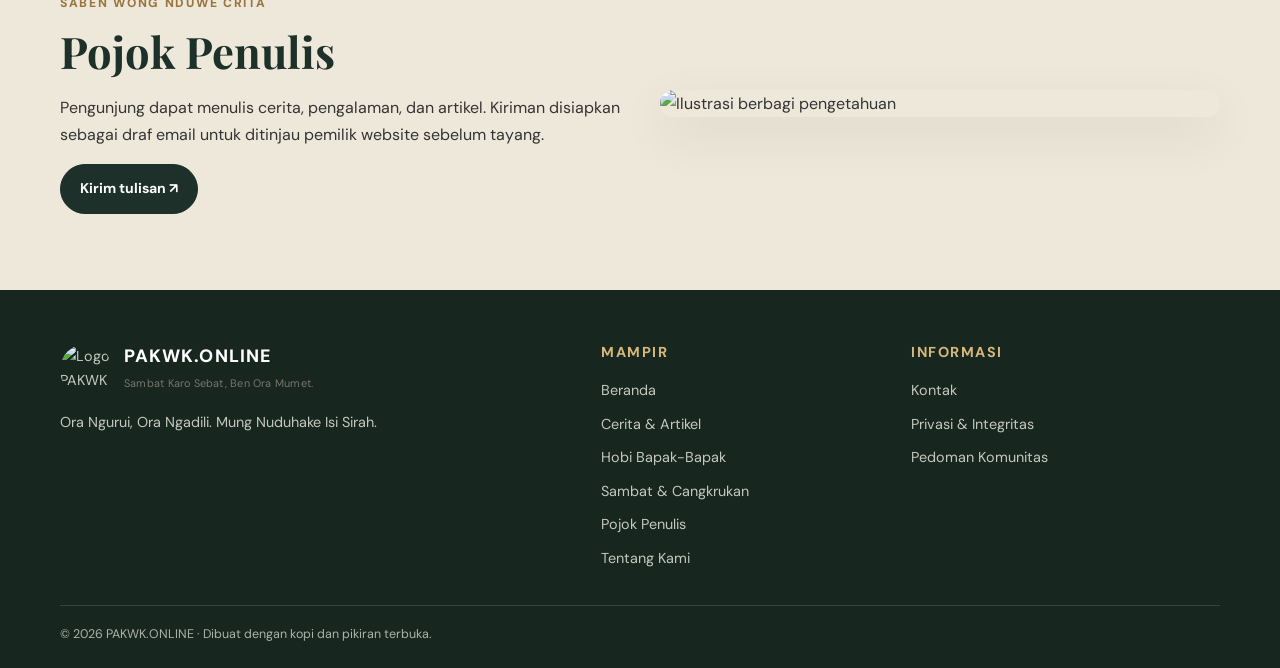
==== commit 24c8beef: "Add files via upload" ====
--- a/index.html
+++ b/index.html
@@ -1,201 +1 @@
-<!doctype html>
-<html lang="id">
-<head>
-<meta charset="utf-8">
-<meta name="viewport" content="width=device-width, initial-scale=1">
-<meta name="description" content="PAKWK.ONLINE — Sambat Karo Sebat, Ben Ora Mumet.">
-<meta name="theme-color" content="#1D3029">
-<title>Duniane Bapak-Bapak | PAKWK.ONLINE</title>
-<link rel="stylesheet" href="style.css">
-</head>
-<body>
-
-<div class="topline">
-  <div class="container">
-    <span>☕ Ruang cangkrukan digital kanggo bapak-bapak</span>
-    <span>Ora ngurui · Ora ngadili · Tetep sinau</span>
-  </div>
-</div>
-
-<header>
-  <div class="container nav">
-    <a class="brand" href="index.html">
-      <img src="Logo.png" alt="Logo PAKWK.ONLINE" class="brand-logo" style="width: 45px; height: 45px; object-fit: contain; border-radius: 50%;">
-      <span><span class="brand-name">PAKWK.ONLINE</span><br><span class="brand-tag">Sambat Karo Sebat, Ben Ora Mumet.</span></span>
-    </a>
-    <button class="menu-toggle" aria-label="Buka navigasi" aria-expanded="false">☰</button>
-    <nav class="navlinks">
-      <a class="active" href="index.html">Home</a>
-      <a href="about.html">About Us</a>
-      <a href="artikel.html">Artikel</a>
-      <a href="sambat.html">Sambat & Cangkrukan</a>
-      <a href="contact.html">Contact Us</a>
-    </nav>
-    <a class="nav-cta" href="artikel.html">Monggo Mampir ↗</a>
-  </div>
-</header>
-
-<main>
-  <section class="hero">
-    <div class="container hero-grid">
-      <div>
-        <div class="eyebrow">Sugeng rawuh nang duniane bapak-bapak</div>
-        <h1>Urip wis ruwet.<br><em>Ojo ditambahi</em> ceramah.</h1>
-        <p>Tempat mampir, sambat, sebat, dan bertukar pikiran. Tidak harus paling pintar, paling sukses, atau paling benar. Sing penting gelem mikir, gelem ngguyu, lan ora mandheg sinau.</p>
-        <div class="hero-actions">
-          <a class="btn" href="artikel.html">Monggo Mampir <span>↗</span></a>
-          <a class="btn outline" href="sambat.html">Waktune Cangkrukan</a>
-        </div>
-        <div class="hero-note">Ora kudu sepakat. Sing penting tetep iso cangkrukan.</div>
-      </div>
-      <div class="hero-art">
-        <img src="warung-cangkrukan.png" alt="Ilustrasi tiga bapak sedang berbincang dan minum kopi di warung"/>
-        <div class="art-label">Kopi sederhana, obrolan luar biasa.</div>
-      </div>
-    </div>
-  </section>
-
-  <div class="ticker">
-    <div class="container">SAMBAT OLEH <strong>✳</strong> NGERTI KUDU <strong>✳</strong> NGADILI OJO <strong>✳</strong> SINAU TERUS, PAK!</div>
-  </div>
-
-  <section class="section">
-    <div class="container">
-      <div class="section-head">
-        <div>
-          <div class="section-kicker">Saka cangkrukan dadi wawasan</div>
-          <h2>Ada apa di meja kita?</h2>
-        </div>
-        <p>Kadang butuh solusi, kadang cuma butuh teman ngobrol. Di sini, dua-duanya punya tempat.</p>
-      </div>
-      <div class="feature-grid">
-        <article class="feature-card">
-          <div class="feature-image"><img src="warung-cangkrukan.png" alt="Suasana cangkrukan di warung kopi"></div>
-          <div class="feature-copy">
-            <span class="tag">Catatan kehidupan</span>
-            <h3>Menjadi Bapak-Bapak: Ketika Semua Orang Butuh Jawaban</h3>
-            <p>Ternyata menjadi dewasa bukan berarti punya semua jawaban. Kadang kita hanya lebih berpengalaman dalam menyembunyikan kepanikan.</p>
-            <a class="read-more" href="artikel-perdana.html">Baca ceritanya →</a>
-          </div>
-        </article>
-        <div class="small-stack">
-          <div class="small-feature">
-            <span class="tag">Sharing knowledge</span>
-            <h3>Belajar hal baru tanpa harus sok tahu.</h3>
-            <p>Pengetahuan praktis, teknologi, kerja, dan keterampilan yang bisa dibawa pulang.</p>
-            <a class="read-more" href="artikel.html">Jelajahi artikel →</a>
-          </div>
-          <div class="small-feature">
-            <span class="tag">Sambat & realita</span>
-            <h3>Masalah boleh banyak, gaya jangan panik.</h3>
-            <p>Obrolan keseharian yang kadang lucu, kadang getir, tetapi dekat dengan hidup kita.</p>
-            <a class="read-more" href="sambat.html">Monggo cangkrukan →</a>
-          </div>
-        </div>
-      </div>
-    </div>
-  </section>
-
-  <section class="section" style="background:#eee8da">
-    <div class="container">
-      <div class="section-head">
-        <div>
-          <div class="section-kicker">Menu obrolan</div>
-          <h2>Topik sing iso diobrolke.</h2>
-        </div>
-        <p>Bukan cuma soal kopi dan rokok. Pikiran bapak-bapak ternyata punya banyak tab yang masih terbuka.</p>
-      </div>
-      <div class="category-grid">
-        <a class="category-card" href="artikel.html"><div class="category-icon">☕</div><h3>Sambat & Realita</h3><p>Kehidupan, keluarga, pekerjaan, dan hal-hal yang sering kita alami.</p></a>
-        <a class="category-card" href="artikel.html"><div class="category-icon">🧠</div><h3>Sharing Knowledge</h3><p>Ilmu praktis, teknologi, produktivitas, dan cara kerja yang lebih baik.</p></a>
-        <a class="category-card" href="artikel.html"><div class="category-icon">💰</div><h3>Duit & Tanggung Jawab</h3><p>Literasi keuangan, karier, anggaran, dan keputusan sehari-hari.</p></a>
-        <a class="category-card" href="artikel.html"><div class="category-icon">👀</div><h3>Sudut Pandang</h3><p>Fenomena sosial, perubahan zaman, dan pemikiran kritis.</p></a>
-        <a class="category-card" href="artikel.html"><div class="category-icon">😏</div><h3>Humor & Satire</h3><p>Menertawakan ironi kehidupan tanpa merendahkan orang lain.</p></a>
-        <a class="category-card" href="artikel.html"><div class="category-icon">📖</div><h3>Catatan Kehidupan</h3><p>Pengalaman, kegagalan, pilihan, dan proses menjadi lebih dewasa.</p></a>
-      </div>
-    </div>
-  </section>
-
-  <section class="quote-band">
-    <div class="container">
-      <div class="quote-mark">“</div>
-      <h2>Ora kabeh masalah kudu langsung diwenehi solusi. Kadhang cukup dirungokke, banjur diombeni kopi.</h2>
-      <p>PAKWK.ONLINE · Ruang berbagi tanpa menggurui dan menghakimi.</p>
-    </div>
-  </section>
-
-  <section class="section">
-    <div class="container">
-      <div class="section-head">
-        <div>
-          <div class="section-kicker">Bacaan pilihan</div>
-          <h2>Sing anyar kanggo dipikirke.</h2>
-        </div>
-        <a class="read-more" href="artikel.html">Lihat semua artikel →</a>
-      </div>
-      <div class="article-grid">
-        <article class="article-card">
-          <span class="tag">Catatan kehidupan</span>
-          <h3>Menjadi Bapak-Bapak: Ketika Semua Orang Butuh Jawaban</h3>
-          <p>Tentang tanggung jawab, kepanikan yang disimpan, dan belajar mengakui bahwa kita juga sedang mencari jawaban.</p>
-          <span class="meta">8 menit baca · Artikel perdana</span>
-          <a class="read-more" href="artikel-perdana.html">Baca artikel →</a>
-        </article>
-        <article class="article-card">
-          <span class="tag">Duit & kerja</span>
-          <h3>Gaji Belum Habis, Kok Uang Sudah Habis?</h3>
-          <p>Sebuah misteri rumah tangga yang mungkin lebih rumit daripada mencari sinyal di tengah hutan.</p>
-          <span class="meta">Segera hadir</span>
-          <a class="read-more" href="artikel.html">Jelajahi topik →</a>
-        </article>
-        <article class="article-card">
-          <span class="tag">Teknologi</span>
-          <h3>AI Bukan Dukun Digital</h3>
-          <p>Cara memanfaatkan kecerdasan buatan tanpa menyerahkan seluruh isi kepala kepadanya.</p>
-          <span class="meta">Segera hadir</span>
-          <a class="read-more" href="artikel.html">Jelajahi topik →</a>
-        </article>
-      </div>
-    </div>
-  </section>
-</main>
-
-<footer class="footer">
-  <div class="container">
-    <div class="footer-grid">
-      <div>
-        <a class="brand" href="index.html">
-          <span class="brand-mark">P</span>
-          <span><span class="brand-name">PAKWK.ONLINE</span><br><span class="brand-tag">Sambat Karo Sebat, Ben Ora Mumet.</span></span>
-        </a>
-        <p style="max-width:370px;margin-top:18px">Tempat mampir, berbagi cerita, bertukar pikiran, dan belajar menjalani hidup tanpa merasa paling benar.</p>
-      </div>
-      <div>
-        <h3>Jelajahi</h3>
-        <div class="footer-links">
-          <a href="index.html">Home</a>
-          <a href="about.html">About Us</a>
-          <a href="artikel.html">Artikel</a>
-          <a href="sambat.html">Sambat & Cangkrukan</a>
-          <a href="contact.html">Contact Us</a>
-        </div>
-      </div>
-      <div>
-        <h3>Transparansi</h3>
-        <div class="footer-links">
-          <a href="privasi.html">Kebijakan Privasi</a>
-          <a href="privasi.html#integritas">Integritas Informasi</a>
-          <a href="mailto:visjnoe.08@gmail.com">Kirim Masukan</a>
-        </div>
-      </div>
-    </div>
-    <div class="copyright">
-      <span>© 2026 PAKWK.ONLINE. Dibuat dengan kopi dan pikiran terbuka.</span>
-      <span>Ora Ngurui, Ora Ngadili. Mung Nuduhake Isi Sirah.</span>
-    </div>
-  </div>
-</footer>
-
-<script src="script.js"></script>
-</body>
-</html>
+<!doctype html><html lang="id"><head><meta charset="utf-8"><meta name="viewport" content="width=device-width,initial-scale=1"><meta name="description" content="Ruang cerita, pengetahuan, hobi, dan cangkrukan bapak-bapak."><meta name="theme-color" content="#1D3029"><title>Beranda | PAKWK.ONLINE</title><link rel="icon" href="assets/Logo.png"><link rel="stylesheet" href="style.css"></head><body><div class="topline"><div class="container"><span>☕ Ruang cangkrukan digital kanggo bapak-bapak</span><span>Ora ngurui · Ora ngadili · Tetep sinau</span></div></div><header><div class="container nav"><a class="brand" href="index.html"><img src="assets/Logo.png" alt="Logo PAKWK" class="brand-logo"><span><span class="brand-name">PAKWK.ONLINE</span><br><span class="brand-tag">Sambat Karo Sebat, Ben Ora Mumet.</span></span></a><button class="menu-toggle" aria-label="Buka navigasi" aria-expanded="false">☰</button><nav class="navlinks"><a href="index.html">Beranda</a><a href="artikel.html">Cerita & Artikel</a><a href="hobi.html">Hobi Bapak-Bapak</a><a href="sambat.html">Sambat & Cangkrukan</a><a href="menulis.html">Pojok Penulis</a><a href="about.html">Tentang Kami</a></nav></div></header><main><section class="hero"><div class="container hero-grid"><div><div class="eyebrow">Sugeng rawuh nang duniane bapak-bapak</div><h1>Urip wis ruwet.<br><em>Ojo ditambahi</em> ceramah.</h1><p>Tempat mampir, sambat, sebat, dan bertukar pikiran. Ora kudu paling pinter, sing penting gelem sinau lan gelem ngrungokke.</p><div class="hero-actions"><a class="btn" href="artikel.html">Maca Crita ↗</a><a class="btn outline" href="sambat.html">Waktune Cangkrukan</a></div><div class="hero-note">Ora kudu sepakat. Sing penting tetep iso cangkrukan.</div></div><div class="hero-art"><img src="assets/warung-cangkrukan.png" alt="Ilustrasi asli cangkrukan di warung kopi"><div class="art-label">Kopi sederhana, obrolan luar biasa.</div></div></div></section><section class="section"><div class="container"><div class="section-head"><div><div class="section-kicker">Jejak yang membekas</div><h2>Dari tangan bapak, saya belajar melangkah.</h2></div><p>Sebuah kenangan tentang guru negeri, sawah, rumah yang dibangun sendiri, dan gelas merah berisi kopi saat menemani anak belajar.</p></div><div class="feature-grid"><article class="feature-card"><div class="feature-image"><img src="assets/kenangan-bapak.png" alt="Rekonstruksi ilustratif bapak menemani anak belajar"></div><div class="feature-copy"><span class="tag">Cerita utama</span><h3>Selama Mata Masih Melihat, Tangan Masih Bisa Bekerja, dan Kaki Masih Mampu Melangkah</h3><p>Waktu bersama bapak hanya sampai awal kelas dua SD. Tetapi kehadirannya mengajarkan lebih banyak daripada yang bisa dijelaskan oleh waktu.</p><a class="read-more" href="jejak-bapak.html">Baca kisah lengkap →</a></div></article><div class="small-stack"><div class="small-feature"><span class="tag">Catatan bapak-bapak</span><h3>Gelas Merah dan Dongeng Sebelum Tidur</h3><p>Di antara lelah dan pekerjaan, beliau tetap hadir menemani belajar dan mendongeng.</p><a class="read-more" href="jejak-bapak.html#gelas-merah">Baca kenangannya →</a></div><div class="small-feature"><span class="tag">Renungan malam</span><h3>Ketika Anak dan Istri Terlelap</h3><p>Kopi, keheningan, dan isi kepala yang belum ikut tidur.</p><a class="read-more" href="malam-bapak.html">Baca catatan →</a></div></div></div></div></section><section class="section muted-section"><div class="container"><div class="section-head"><div><div class="section-kicker">Duniane bapak-bapak</div><h2>Ada banyak hal yang bisa kita pelajari.</h2></div><p>Dari urusan rumah sampai hobi yang kadang berawal dari iseng, lalu jadi kesenangan.</p></div><div class="category-grid"><a class="category-card" href="sambat.html"><img class="category-photo" src="assets/01-sambat-realita-kehidupan.png" alt="Sambat & Realita"><h3>Sambat & Realita</h3><p>Keluarga, pekerjaan, dan keseharian.</p></a><a class="category-card" href="artikel.html"><img class="category-photo" src="assets/02-sharing-knowledge.png" alt="Sharing Knowledge"><h3>Sharing Knowledge</h3><p>Belajar tanpa harus merasa paling tahu.</p></a><a class="category-card" href="artikel.html"><img class="category-photo" src="assets/03-duit-dan-kerja.png" alt="Duit & Kerja"><h3>Duit & Kerja</h3><p>Tanggung jawab, kerja, dan pilihan hidup.</p></a><a class="category-card" href="artikel.html"><img class="category-photo" src="assets/04-sudut-pandang.png" alt="Sudut Pandang"><h3>Sudut Pandang</h3><p>Melihat persoalan dari sisi yang berbeda.</p></a><a class="category-card" href="artikel.html"><img class="category-photo" src="assets/05-humor-dan-satire.png" alt="Humor & Satire"><h3>Humor & Satire</h3><p>Ngguyu bareng, ora ngenyek liyan.</p></a><a class="category-card" href="artikel.html"><img class="category-photo" src="assets/06-catatan-kehidupan.png" alt="Catatan Kehidupan"><h3>Catatan Kehidupan</h3><p>Kenangan, pelajaran, dan harapan.</p></a></div></div></section><section class="section"><div class="container"><div class="section-head"><div><div class="section-kicker">Pos ronda digital</div><h2>Sambat & Cangkrukan</h2></div><p>Boleh beda pendapat. Jangan sampai kehilangan rasa hormat.</p></div><div class="split-feature"><img src="assets/warung-cangkrukan.png" alt="Suasana warung cangkrukan"><div><h3>Meja panjang, cerita tanpa ujung.</h3><p>Ruang untuk bertanya, berbagi pengalaman, dan berdiskusi dengan santai. Ada kategori, pencarian topik, dan formulir pengajuan sambat.</p><a class="btn" href="sambat.html">Mampir ke forum ↗</a></div></div></div></section><section class="section muted-section"><div class="container split-feature"><div><div class="section-kicker">Saben wong nduwe crita</div><h2>Pojok Penulis</h2><p>Pengunjung dapat menulis cerita, pengalaman, dan artikel. Kiriman disiapkan sebagai draf email untuk ditinjau pemilik website sebelum tayang.</p><a class="btn" href="menulis.html">Kirim tulisan ↗</a></div><img src="assets/02-sharing-knowledge.png" alt="Ilustrasi berbagi pengetahuan"></div></section></main><footer class="footer"><div class="container"><div class="footer-grid"><div><a class="brand" href="index.html"><img src="assets/Logo.png" alt="Logo PAKWK" class="brand-logo"><span><span class="brand-name">PAKWK.ONLINE</span><br><span class="brand-tag">Sambat Karo Sebat, Ben Ora Mumet.</span></span></a><p>Ora Ngurui, Ora Ngadili. Mung Nuduhake Isi Sirah.</p></div><div><h3>Mampir</h3><div class="footer-links"><a href="index.html">Beranda</a><a href="artikel.html">Cerita & Artikel</a><a href="hobi.html">Hobi Bapak-Bapak</a><a href="sambat.html">Sambat & Cangkrukan</a><a href="menulis.html">Pojok Penulis</a><a href="about.html">Tentang Kami</a></div></div><div><h3>Informasi</h3><div class="footer-links"><a href="contact.html">Kontak</a><a href="privasi.html">Privasi & Integritas</a><a href="pedoman.html">Pedoman Komunitas</a></div></div></div><div class="copyright">© 2026 PAKWK.ONLINE · Dibuat dengan kopi dan pikiran terbuka.</div></div></footer><script src="script.js"></script></body></html>
--- a/style.css
+++ b/style.css
@@ -1,15 +1,4 @@
-.brand {
-  display: flex;
-  align-items: center;
-  gap: 12px; /* Jarak antara logo dan teks */
-  text-decoration: none;
-}
 
-.brand-logo {
-  width: 45px;
-  height: 45px;
-  object-fit: contain;
-}
 @import url('https://fonts.googleapis.com/css2?family=DM+Sans:wght@400;500;600;700&family=Playfair+Display:wght@600;700;800&display=swap');
 :root{--green:#1D3029;--green2:#29463b;--gold:#D7B77B;--cream:#F5F1E8;--paper:#fffdf8;--ink:#343434;--muted:#77766f;--line:#e7e0d3;--shadow:0 18px 50px rgba(29,48,41,.09)}
 *{box-sizing:border-box}html{scroll-behavior:smooth}body{margin:0;background:var(--cream);color:var(--ink);font-family:'DM Sans',sans-serif;line-height:1.7}a{color:inherit;text-decoration:none}img{max-width:100%;display:block}.container{width:min(1160px,calc(100% - 40px));margin:auto}
@@ -40,3 +29,9 @@
 .article-body{max-width:760px;margin:auto}.article-body .lead{font-size:1.18rem;color:#65665f}.article-body h2{font-size:1.8rem;margin:38px 0 15px}.article-body p{margin:0 0 20px}.article-cover{height:310px;border-radius:22px;overflow:hidden;margin:25px 0 35px;background:#d9c7a2}.article-cover img{width:100%;height:100%;object-fit:cover}
 @media(max-width:900px){.navlinks{gap:13px;font-size:.8rem}.nav-cta{display:none}.hero-grid{grid-template-columns:1fr 1fr}.hero-art img{height:370px}.category-grid,.article-grid{grid-template-columns:repeat(2,1fr)}}
 @media(max-width:700px){.topline .container{justify-content:center}.topline span:last-child{display:none}.nav{min-height:70px}.menu-toggle{display:block}.navlinks{display:none;position:absolute;top:70px;left:0;right:0;background:var(--cream);padding:18px 24px 24px;border-bottom:1px solid var(--line);flex-direction:column;align-items:stretch;gap:5px}.navlinks.open{display:flex}.navlinks a{padding:10px 0}.hero{padding:38px 0 50px}.hero-grid,.feature-grid,.feature-card,.about-grid,.contact-grid,.footer-grid{grid-template-columns:1fr}.hero-art img{height:300px;border-radius:22px 70px 22px 22px}.art-label{left:10px}.section{padding:54px 0}.section-head{display:block}.section-head p{margin-top:10px}.category-grid,.article-grid{grid-template-columns:1fr}.feature-image{min-height:220px}.form-row{grid-template-columns:1fr}.page-hero{padding:48px 0 38px}.footer-grid{gap:28px}.copyright{display:block}.copyright span{display:block;margin-top:8px}}
+
+/* PAKWK extension: original colors and illustration assets preserved */
+.brand-logo{width:52px;height:52px;object-fit:contain;flex-shrink:0;border-radius:50%}.navlinks{gap:13px;font-size:.79rem}.navlinks a{white-space:nowrap}.muted-section{background:#eee8da}.category-card{padding:0 0 20px}.category-card h3,.category-card p{margin-left:20px;margin-right:20px}.category-photo{width:100%;aspect-ratio:1.45;object-fit:cover;margin-bottom:20px}.split-feature{display:grid;grid-template-columns:1fr 1fr;gap:40px;align-items:center}.split-feature>img{width:100%;border-radius:24px;max-height:390px;object-fit:cover;box-shadow:var(--shadow)}.hobby-grid{display:grid;grid-template-columns:repeat(3,1fr);gap:20px}.hobby-card,.forum-topic,.form-panel{background:var(--paper);border:1px solid var(--line);border-radius:20px;padding:26px}.hobby-icon{font-size:2rem;margin-bottom:16px}.hobby-card p,.forum-topic p{color:var(--muted)}.forum-grid{display:grid;grid-template-columns:repeat(2,1fr);gap:18px}.form-panel{margin-top:36px;max-width:850px}.pendopo{background:linear-gradient(90deg,rgba(29,48,41,.95),rgba(29,48,41,.73)),url('assets/warung-cangkrukan.png') center/cover}.pendopo h1,.pendopo p{color:#fff}.pendopo .eyebrow{color:var(--gold)}.check-line{display:flex;gap:10px;align-items:start;margin:18px 0;font-size:.9rem}.check-line input{margin-top:6px}.article-body h2{scroll-margin-top:115px}.article-body p{font-size:1.05rem}.article-body .lead{font-size:1.25rem}.article-body .meta{font-size:.8rem}.navlinks a:hover{color:#98763e}.article-card[hidden],.forum-topic[hidden]{display:none!important}button{cursor:pointer}input:focus-visible,textarea:focus-visible,select:focus-visible,a:focus-visible,button:focus-visible{outline:3px solid #b48a47;outline-offset:3px}
+@media(max-width:1050px){.navlinks{gap:9px;font-size:.73rem}.brand-tag{font-size:.6rem}.brand-name{font-size:.98rem}}
+@media(max-width:900px){.navlinks{display:none;position:absolute;top:82px;left:0;right:0;background:var(--cream);padding:16px 22px;flex-direction:column;align-items:stretch;box-shadow:var(--shadow)}.navlinks.open{display:flex}.menu-toggle{display:block}.navlinks a{padding:10px}.hobby-grid{grid-template-columns:repeat(2,1fr)}}
+@media(max-width:700px){.split-feature,.forum-grid,.hobby-grid{grid-template-columns:1fr}.navlinks{top:70px}.brand-logo{width:43px;height:43px}.brand-tag{font-size:.58rem}.category-photo{aspect-ratio:1.8}}
